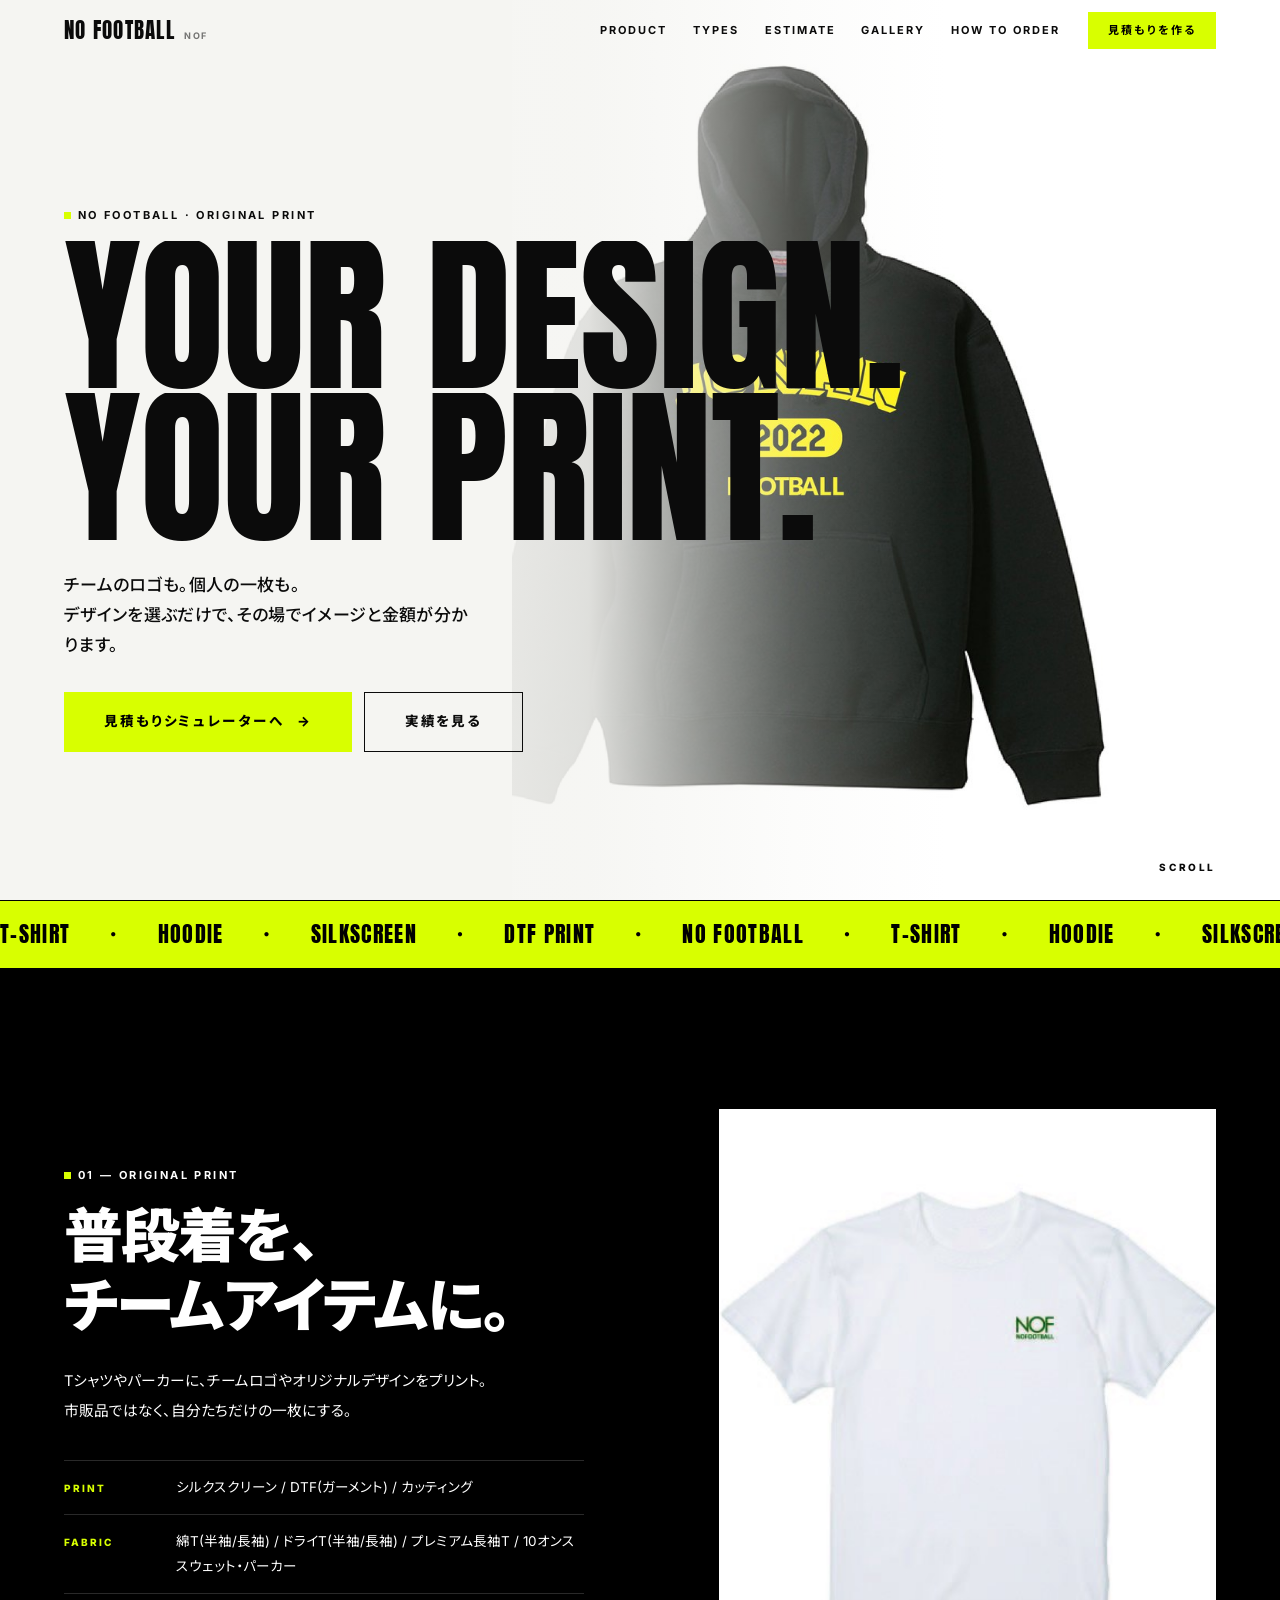
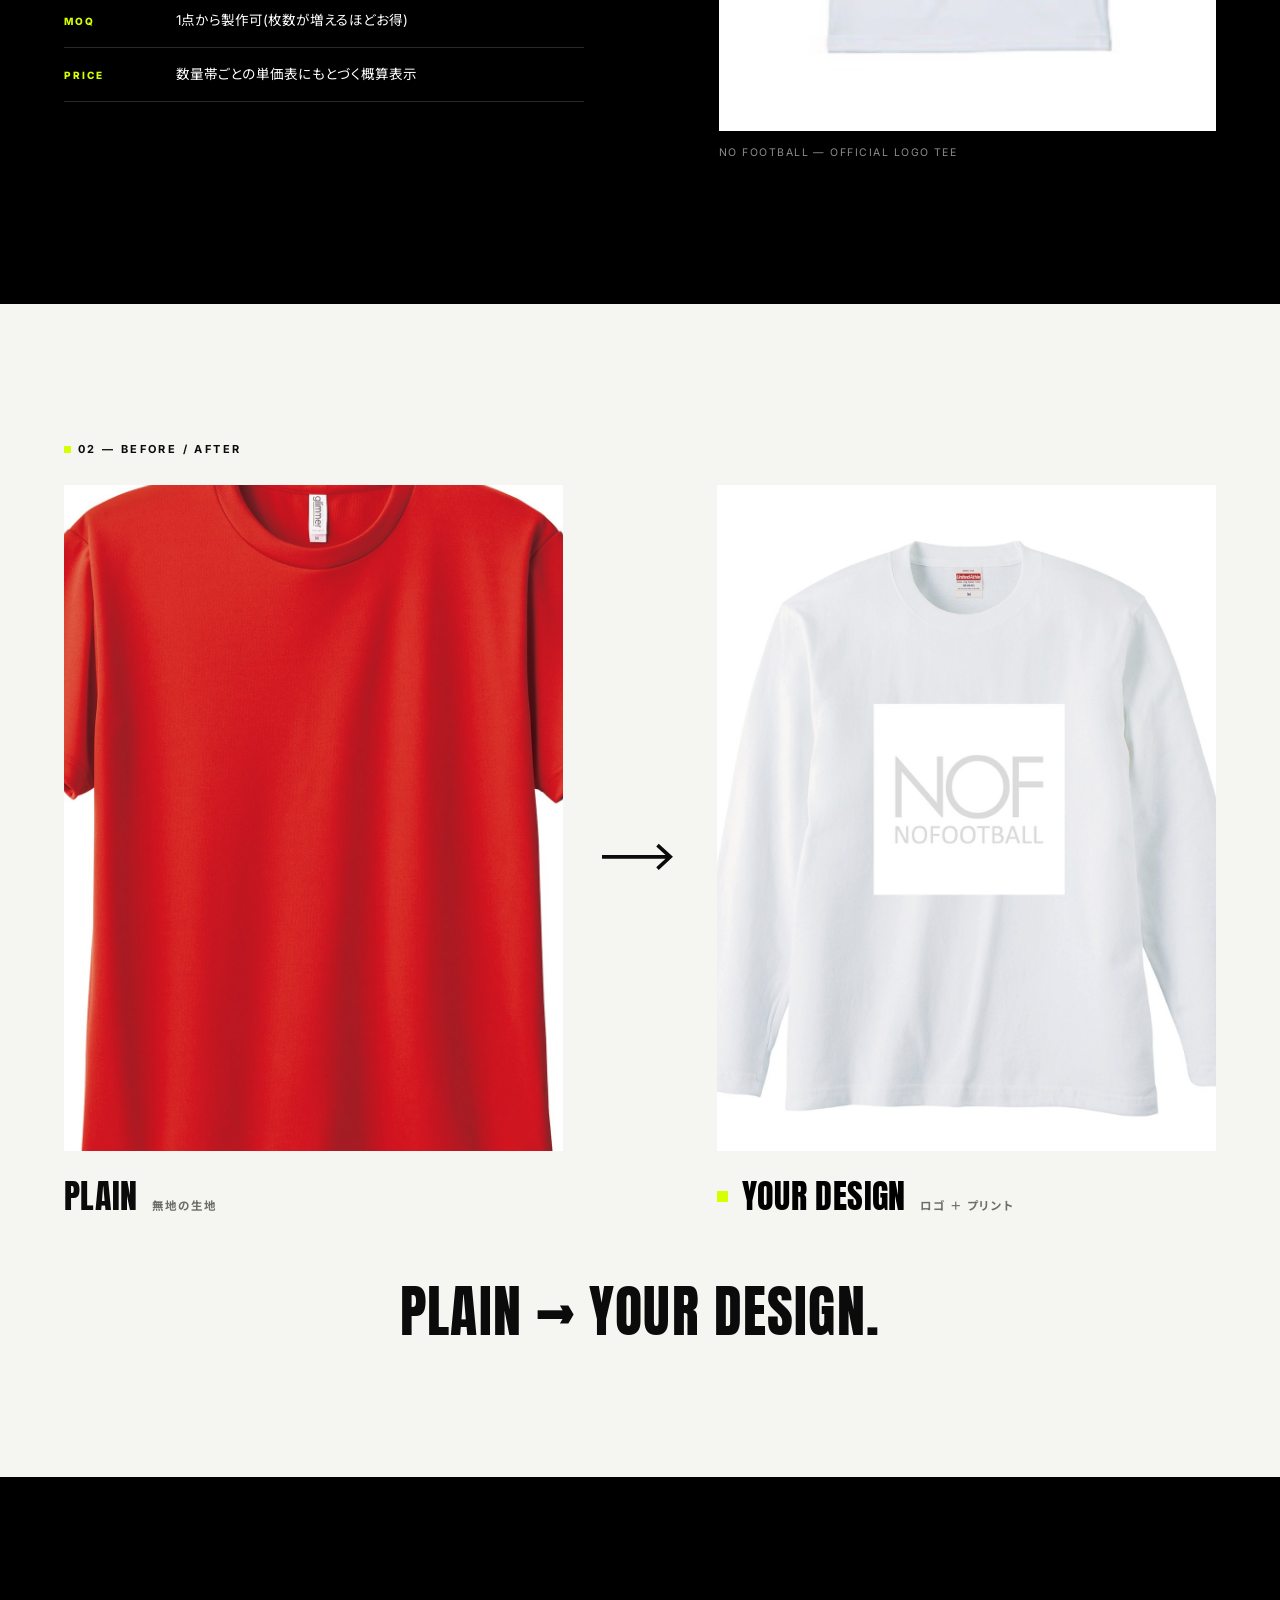
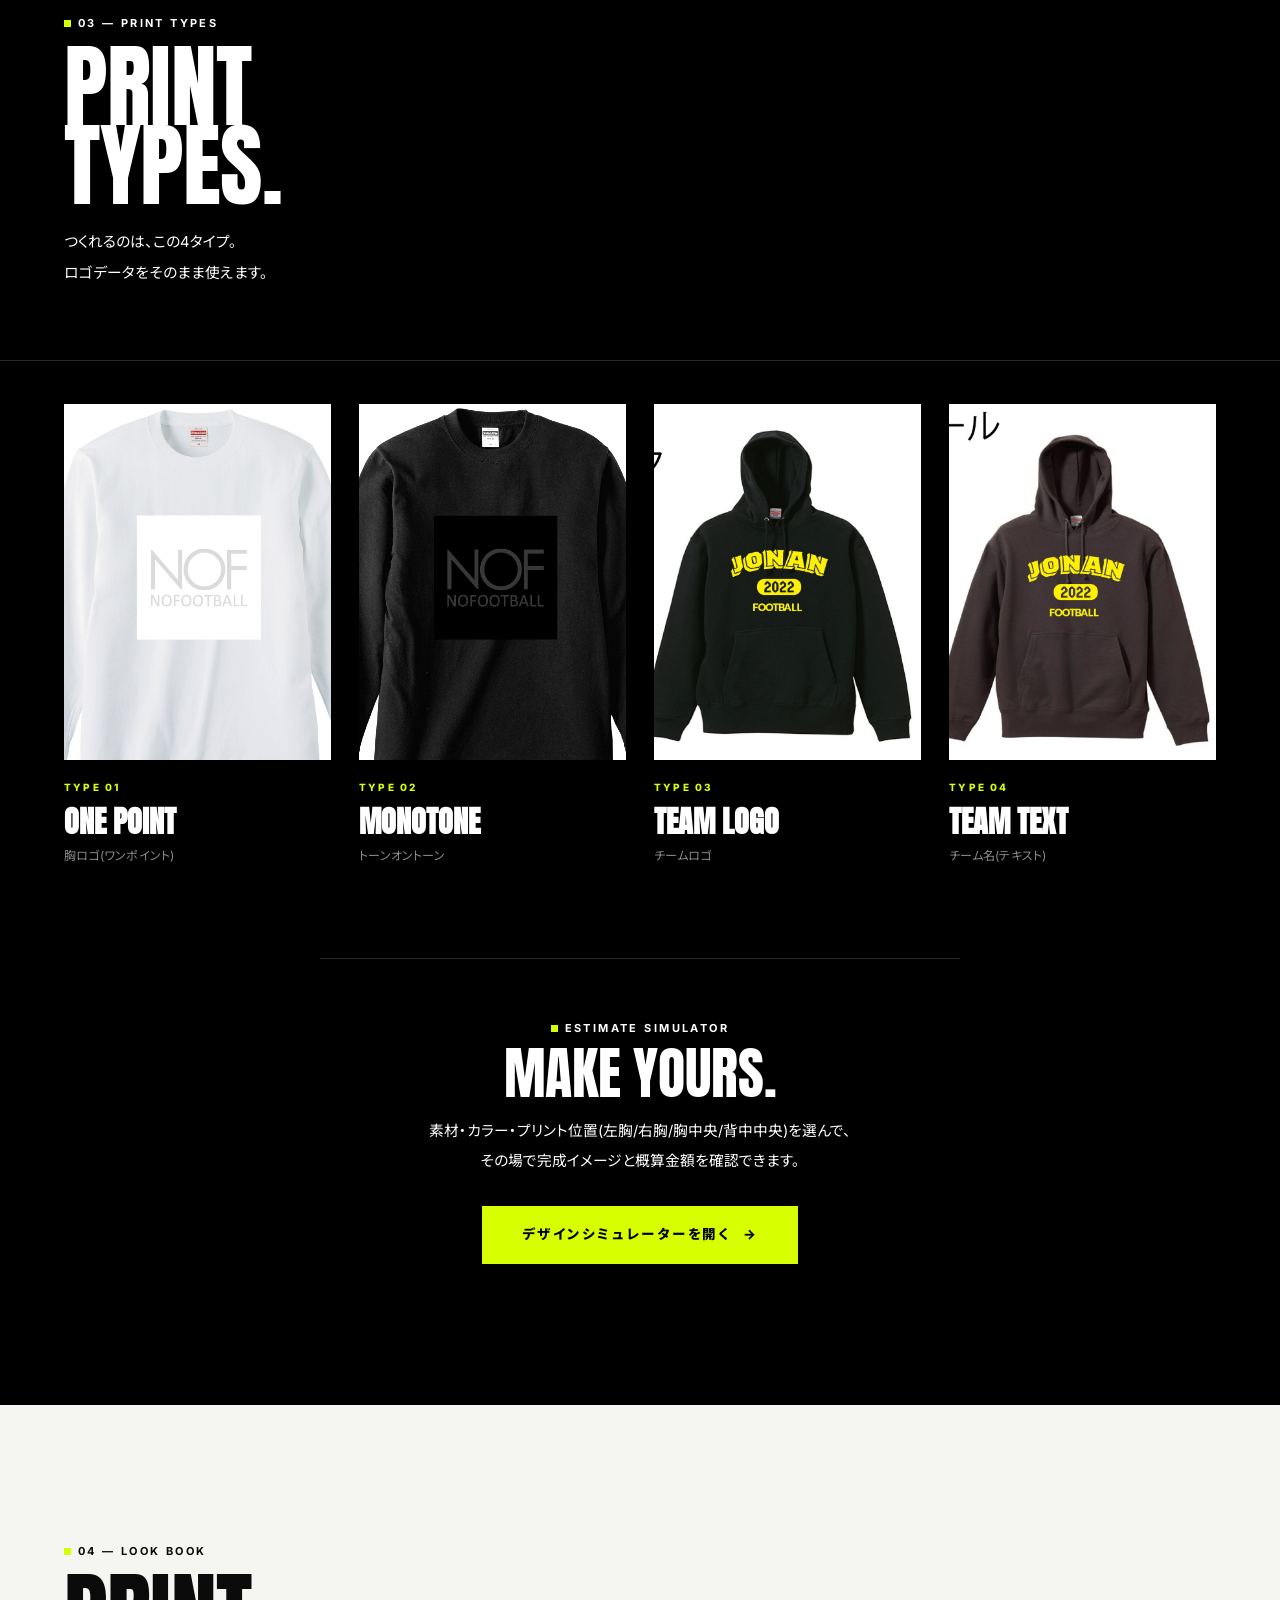
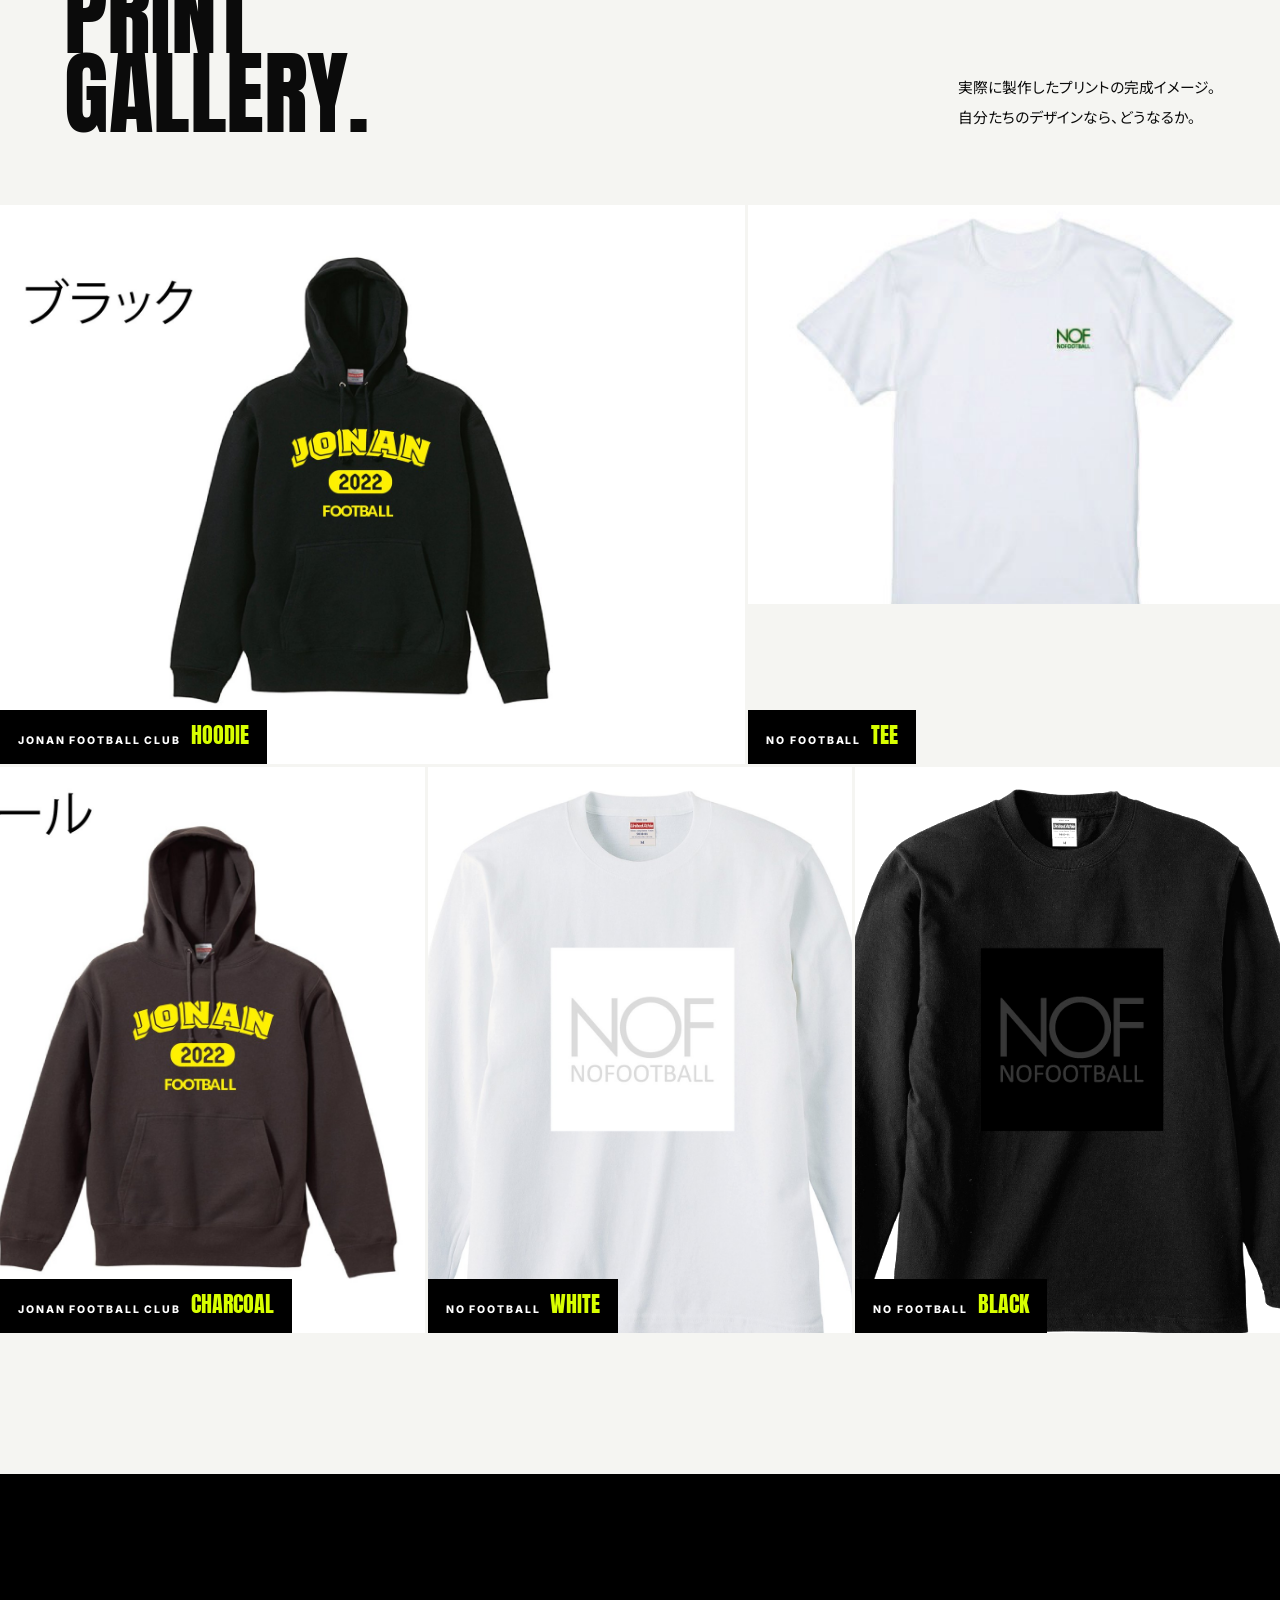
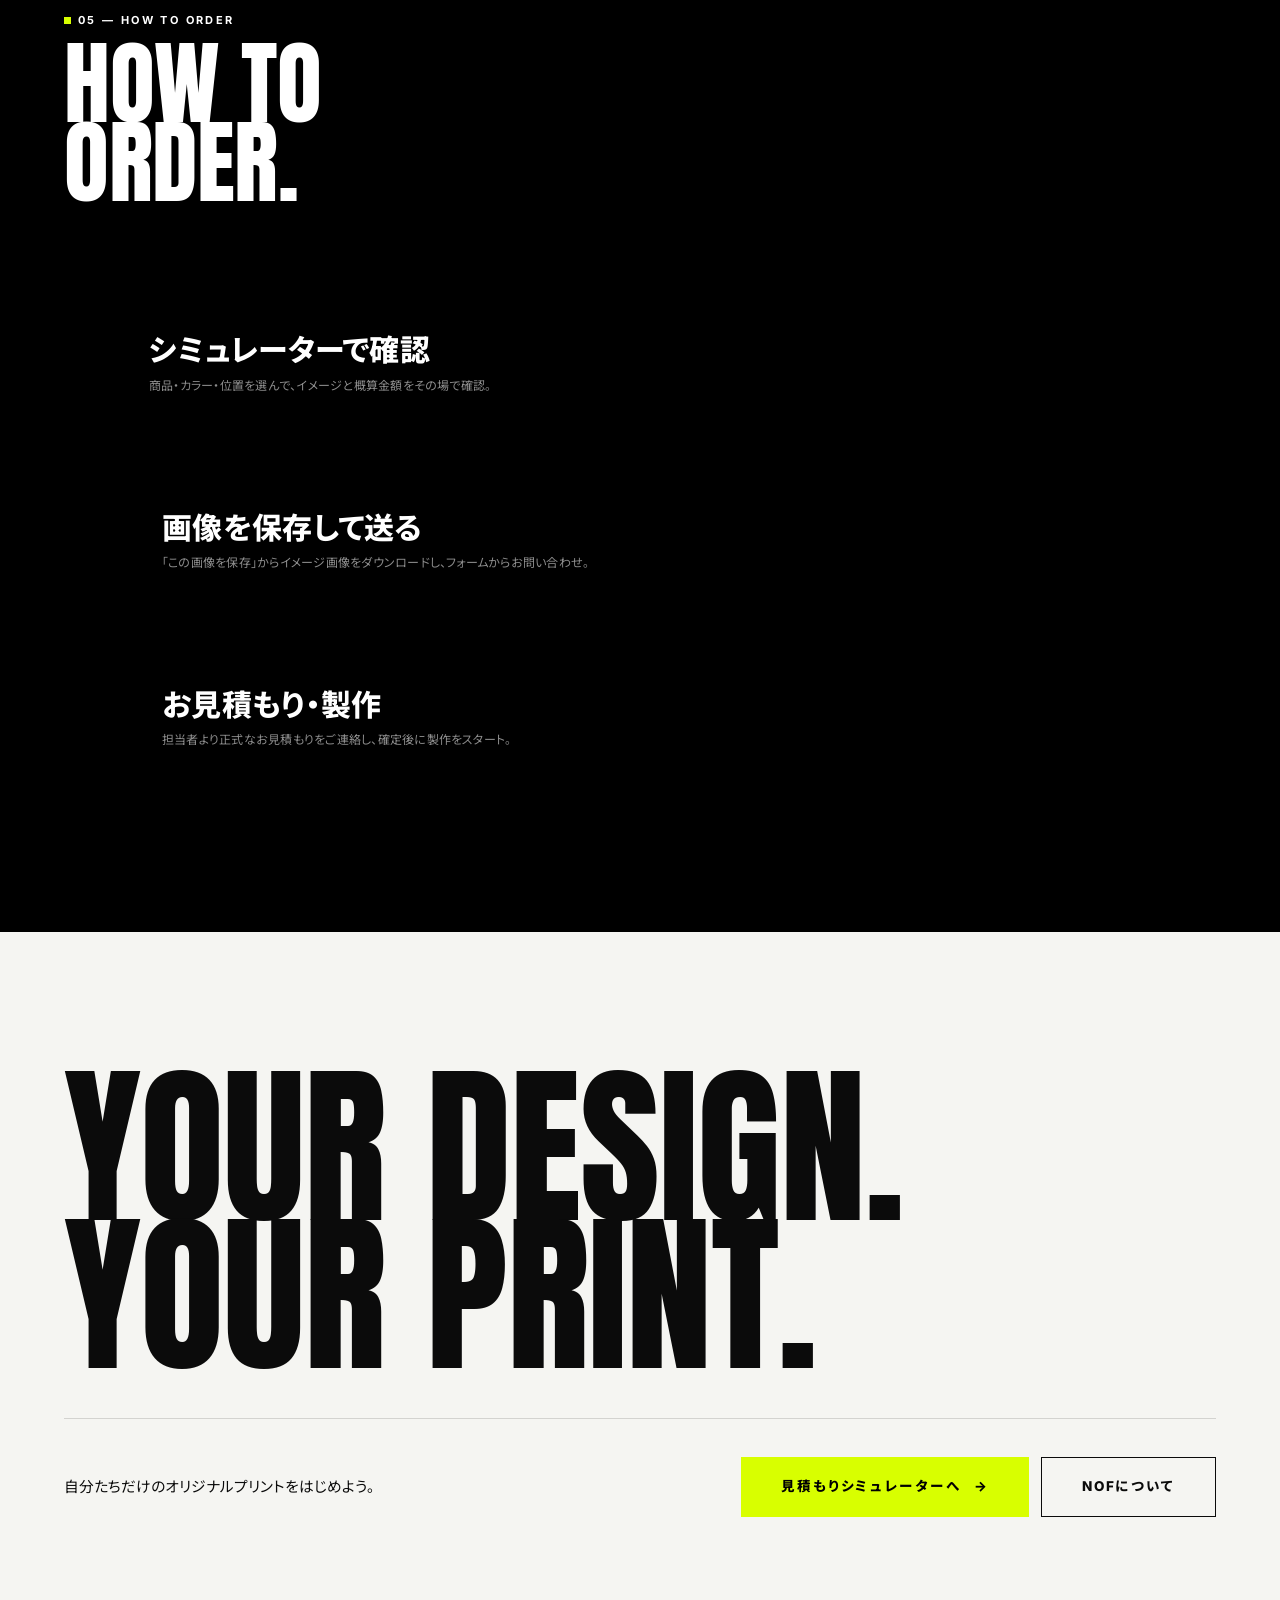
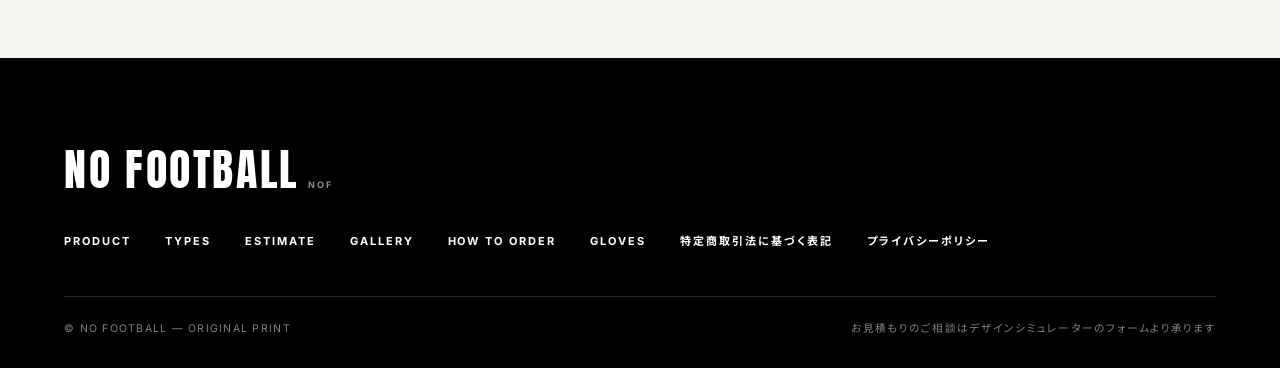
==== オリジナルプリント/index.html @ 5e0ba258 "ORIGINAL PRINT を公開できる状態に整える - 見積もりフォームをデモモード(localStorage保存で「送信しました」)から、   site-config.js の printInq" ====
<!DOCTYPE html>
<html lang="ja">
<head>
<meta charset="utf-8">
<meta name="viewport" content="width=device-width, initial-scale=1">
<title>NO FOOTBALL — ORIGINAL PRINT ｜ オリジナルTシャツ・パーカー・プリントグッズ</title>
<meta name="description" content="NO FOOTBALL（NOF）のオリジナルプリント。Tシャツ・パーカーにチームロゴやオリジナルデザインをプリント。その場でイメージと概算金額を確認できるシミュレーター付き。">
<meta name="theme-color" content="#000000">
<meta property="og:type" content="website">
<meta property="og:title" content="NO FOOTBALL — ORIGINAL PRINT">
<meta property="og:description" content="デザインを選んで、その場でイメージと概算金額を。">
<meta property="og:image" content="../assets/images/print-hoodie-black.jpg">

<link rel="preconnect" href="https://fonts.googleapis.com">
<link rel="preconnect" href="https://fonts.gstatic.com" crossorigin>
<link href="https://fonts.googleapis.com/css2?family=Anton&family=Inter:wght@400;500;600;700;800;900&family=Noto+Sans+JP:wght@400;500;700;900&display=swap" rel="stylesheet">
<link rel="stylesheet" href="../assets/css/base.css">
<link rel="stylesheet" href="../assets/css/lp.css">
<link rel="icon" href="data:image/svg+xml,%3Csvg xmlns='http://www.w3.org/2000/svg' viewBox='0 0 32 32'%3E%3Crect width='32' height='32' fill='%23000'/%3E%3Ctext x='16' y='23' font-family='Arial Black,Arial' font-size='16' font-weight='900' fill='%23D8FF00' text-anchor='middle'%3EN%3C/text%3E%3C/svg%3E">
</head>
<body>
<a class="skip-link" href="#main">本文へスキップ</a>

<!-- ======================================================= HEADER ======= -->
<header class="site-header" id="siteHeader">
  <div class="site-header__in">
    <a href="../index.html" class="logo">NO FOOTBALL<small>NOF</small></a>
    <nav class="nav">
      <div class="nav__links">
        <a href="#product">PRODUCT</a>
        <a href="#types">TYPES</a>
        <a href="#estimate">ESTIMATE</a>
        <a href="#gallery">GALLERY</a>
        <a href="#how">HOW TO ORDER</a>
      </div>
      <a href="design.html" class="btn btn--acc">見積もりを作る</a>
    </nav>
  </div>
</header>

<main id="main">

  <!-- ==================================================== FIRST VIEW ==== -->
  <section class="hero">
    <div class="hero__media fig">
      <img src="../assets/images/print-hoodie-black.jpg" alt="ロゴがプリントされた黒いパーカー" fetchpriority="high">
    </div>
    <div class="hero__scrim" aria-hidden="true"></div>

    <div class="hero__in wrap">
      <p class="kicker hero__kicker">NO FOOTBALL · ORIGINAL PRINT</p>
      <h1 class="display display--xl hero__title">
        <span class="reveal-mask" style="--d:60ms"><span>Your design.</span></span>
        <span class="reveal-mask" style="--d:180ms"><span>Your print.</span></span>
      </h1>
      <p class="hero__sub reveal" style="--d:340ms">
        チームのロゴも。個人の一枚も。<br>デザインを選ぶだけで、その場でイメージと金額が分かります。
      </p>
      <div class="hero__cta reveal" style="--d:440ms">
        <a href="design.html" class="btn btn--acc btn--lg">見積もりシミュレーターへ<span class="btn__arrow">→</span></a>
        <a href="#gallery" class="btn btn--ghost btn--lg">実績を見る</a>
      </div>
    </div>

    <div class="hero__scroll" aria-hidden="true"><span>SCROLL</span></div>
  </section>

  <!-- ======================================================= TICKER ===== -->
  <div class="marquee" aria-hidden="true">
    <div class="marquee__track">
      <span>T-SHIRT</span><span>HOODIE</span><span>SILKSCREEN</span><span>DTF PRINT</span>
      <span>NO FOOTBALL</span><span>T-SHIRT</span><span>HOODIE</span><span>SILKSCREEN</span>
      <span>DTF PRINT</span><span>NO FOOTBALL</span>
    </div>
    <div class="marquee__track">
      <span>T-SHIRT</span><span>HOODIE</span><span>SILKSCREEN</span><span>DTF PRINT</span>
      <span>NO FOOTBALL</span><span>T-SHIRT</span><span>HOODIE</span><span>SILKSCREEN</span>
      <span>DTF PRINT</span><span>NO FOOTBALL</span>
    </div>
  </div>

  <!-- ==================================================== SECTION 01 ==== -->
  <section class="section t-dark s-intro" id="product">
    <div class="wrap s-intro__grid">
      <div class="s-intro__text">
        <p class="kicker reveal">01 — ORIGINAL PRINT</p>
        <h2 class="display display--jp reveal" style="--d:80ms">
          普段着を、<br>チームアイテムに。
        </h2>
        <p class="lead reveal" style="--d:160ms">
          Tシャツやパーカーに、チームロゴやオリジナルデザインをプリント。<br>
          市販品ではなく、自分たちだけの一枚にする。
        </p>
        <ul class="spec-list reveal" style="--d:240ms">
          <li><span>PRINT</span><em>シルクスクリーン / DTF(ガーメント) / カッティング</em></li>
          <li><span>FABRIC</span><em>綿T(半袖/長袖) / ドライT(半袖/長袖) / プレミアム長袖T / 10オンス スウェット・パーカー</em></li>
          <li><span>MOQ</span><em>1点から製作可(枚数が増えるほどお得)</em></li>
          <li><span>PRICE</span><em>数量帯ごとの単価表にもとづく概算表示</em></li>
        </ul>
      </div>

      <figure class="s-intro__media reveal" style="--d:120ms">
        <div class="fig fig--zoom" style="--px:50%; --py:42%; --z:1.02">
          <img src="../assets/images/print-tee-grande.jpg" alt="NO FOOTBALL 公式ロゴプリントの白Tシャツ">
        </div>
        <figcaption class="note">NO FOOTBALL — OFFICIAL LOGO TEE</figcaption>
      </figure>
    </div>
  </section>

  <!-- ==================================================== SECTION 02 ==== -->
  <section class="section t-light s-ba">
    <div class="wrap">
      <p class="kicker reveal">02 — BEFORE / AFTER</p>

      <div class="ba">
        <figure class="ba__side reveal">
          <div class="fig" style="--px:50%; --py:36%; --z:1.15">
            <img src="../assets/images/print-tshirt-red-front.jpg" alt="無地の赤いTシャツ">
          </div>
          <figcaption class="ba__label">PLAIN<em>無地の生地</em></figcaption>
        </figure>

        <div class="ba__arrow reveal" style="--d:120ms" aria-hidden="true">
          <svg viewBox="0 0 72 26" fill="none" xmlns="http://www.w3.org/2000/svg">
            <path d="M0 13h64M52 2l12 11-12 11" stroke="currentColor" stroke-width="3.4"/>
          </svg>
        </div>

        <figure class="ba__side ba__side--after reveal" style="--d:220ms">
          <div class="fig" style="--px:50%; --py:40%; --z:1.15">
            <img src="../assets/images/print-tee-white.jpg" alt="ロゴがプリントされた白いTシャツ">
          </div>
          <figcaption class="ba__label ba__label--acc">YOUR DESIGN<em>ロゴ ＋ プリント</em></figcaption>
        </figure>
      </div>

      <p class="ba__copy display display--m reveal">PLAIN → YOUR DESIGN.</p>
    </div>
  </section>

  <!-- ==================================================== SECTION 03 ==== -->
  <section class="section t-dark s-custom" id="types">
    <div class="wrap">
      <header class="s-head reveal">
        <p class="kicker">03 — PRINT TYPES</p>
        <h2 class="display display--l">Print<br>types.</h2>
        <p class="lead">つくれるのは、この4タイプ。<br>ロゴデータをそのまま使えます。</p>
      </header>
    </div>

    <div class="types">
      <article class="type reveal">
        <div class="fig fig--zoom" style="--px:50%; --py:40%; --z:1.4">
          <img src="../assets/images/print-tee-white.jpg" alt="胸に小さくロゴをプリントしたTシャツ">
        </div>
        <div class="type__meta">
          <span class="type__no">TYPE 01</span>
          <h3 class="type__name">ONE POINT</h3>
          <p class="note">胸ロゴ(ワンポイント)</p>
        </div>
      </article>

      <article class="type reveal" style="--d:90ms">
        <div class="fig fig--zoom fig--mono" style="--px:50%; --py:40%; --z:1.4">
          <img src="../assets/images/print-tee-black.jpg" alt="黒地に黒でロゴをプリントしたTシャツ">
        </div>
        <div class="type__meta">
          <span class="type__no">TYPE 02</span>
          <h3 class="type__name">MONOTONE</h3>
          <p class="note">トーンオントーン</p>
        </div>
      </article>

      <article class="type reveal" style="--d:180ms">
        <div class="fig fig--zoom" style="--px:50%; --py:30%; --z:1.15">
          <img src="../assets/images/print-hoodie-black.jpg" alt="チームロゴをプリントした黒いパーカー">
        </div>
        <div class="type__meta">
          <span class="type__no">TYPE 03</span>
          <h3 class="type__name">TEAM LOGO</h3>
          <p class="note">チームロゴ</p>
        </div>
      </article>

      <article class="type reveal" style="--d:270ms">
        <div class="fig fig--zoom" style="--px:50%; --py:30%; --z:1.15">
          <img src="../assets/images/print-hoodie-charcoal.jpg" alt="チーム名をプリントしたチャコールのパーカー">
        </div>
        <div class="type__meta">
          <span class="type__no">TYPE 04</span>
          <h3 class="type__name">TEAM TEXT</h3>
          <p class="note">チーム名(テキスト)</p>
        </div>
      </article>
    </div>

    <!-- ------------------------------------------------ ESTIMATOR TEASER --- -->
    <div class="wrap estimator-teaser reveal" id="estimate">
      <p class="kicker">ESTIMATE SIMULATOR</p>
      <h2 class="display display--m">Make yours.</h2>
      <p class="lead">素材・カラー・プリント位置(左胸/右胸/胸中央/背中中央)を選んで、<br>その場で完成イメージと概算金額を確認できます。</p>
      <a href="design.html" class="btn btn--acc btn--lg">デザインシミュレーターを開く<span class="btn__arrow">→</span></a>
    </div>
  </section>

  <!-- ==================================================== SECTION 04 ==== -->
  <section class="section t-light s-gallery" id="gallery">
    <div class="wrap">
      <header class="s-head s-head--row reveal">
        <div>
          <p class="kicker">04 — LOOK BOOK</p>
          <h2 class="display display--l">Print<br>gallery.</h2>
        </div>
        <p class="lead">実際に製作したプリントの完成イメージ。<br>自分たちのデザインなら、どうなるか。</p>
      </header>
    </div>

    <div class="gallery">
      <figure class="gal gal--wide reveal">
        <div class="fig fig--zoom" style="--px:50%; --py:30%; --z:1.05">
          <img src="../assets/images/print-hoodie-black.jpg" alt="JONAN FOOTBALL CLUB の完成イメージ(黒パーカー)">
        </div>
        <figcaption><span>JONAN FOOTBALL CLUB</span><em>HOODIE</em></figcaption>
      </figure>

      <figure class="gal gal--pair reveal" style="--d:90ms">
        <div class="fig fig--zoom" style="--px:50%; --py:40%; --z:1.05">
          <img src="../assets/images/print-tee-grande.jpg" alt="NO FOOTBALL 公式ロゴの完成イメージ">
        </div>
        <figcaption><span>NO FOOTBALL</span><em>TEE</em></figcaption>
      </figure>

      <figure class="gal gal--tall reveal" style="--d:60ms">
        <div class="fig fig--zoom" style="--px:50%; --py:30%; --z:1.05">
          <img src="../assets/images/print-hoodie-charcoal.jpg" alt="JONAN FOOTBALL CLUB の完成イメージ(チャコールパーカー)">
        </div>
        <figcaption><span>JONAN FOOTBALL CLUB</span><em>CHARCOAL</em></figcaption>
      </figure>

      <figure class="gal gal--tall reveal" style="--d:150ms">
        <div class="fig fig--zoom" style="--px:50%; --py:40%; --z:1.3">
          <img src="../assets/images/print-tee-white.jpg" alt="NO FOOTBALL ロゴの完成イメージ(白Tシャツ)">
        </div>
        <figcaption><span>NO FOOTBALL</span><em>WHITE</em></figcaption>
      </figure>

      <figure class="gal gal--tall reveal" style="--d:120ms">
        <div class="fig fig--zoom fig--mono" style="--px:50%; --py:40%; --z:1.3">
          <img src="../assets/images/print-tee-black.jpg" alt="NO FOOTBALL ロゴの完成イメージ(黒Tシャツ)">
        </div>
        <figcaption><span>NO FOOTBALL</span><em>BLACK</em></figcaption>
      </figure>
    </div>
  </section>

  <!-- ==================================================== SECTION 05 ==== -->
  <section class="section t-dark s-how" id="how">
    <div class="wrap">
      <header class="s-head reveal">
        <p class="kicker">05 — HOW TO ORDER</p>
        <h2 class="display display--l">How to<br>order.</h2>
      </header>

      <ol class="steps">
        <li class="step reveal">
          <span class="step__no">01</span>
          <h3 class="step__title">シミュレーターで確認</h3>
          <p class="note">商品・カラー・位置を選んで、イメージと概算金額をその場で確認。</p>
        </li>
        <li class="step reveal" style="--d:100ms">
          <span class="step__no">02</span>
          <h3 class="step__title">画像を保存して送る</h3>
          <p class="note">「この画像を保存」からイメージ画像をダウンロードし、フォームからお問い合わせ。</p>
        </li>
        <li class="step reveal" style="--d:200ms">
          <span class="step__no">03</span>
          <h3 class="step__title">お見積もり・製作</h3>
          <p class="note">担当者より正式なお見積もりをご連絡し、確定後に製作をスタート。</p>
        </li>
      </ol>
    </div>
  </section>

  <!-- ==================================================== FINAL CTA ===== -->
  <section class="section t-light s-final" id="order">
    <div class="wrap">
      <h2 class="display display--xl s-final__title reveal">
        Your design.<br>Your print.
      </h2>
      <div class="s-final__foot">
        <p class="lead reveal" style="--d:80ms">自分たちだけのオリジナルプリントをはじめよう。</p>
        <div class="s-final__cta reveal" style="--d:160ms">
          <a href="design.html" class="btn btn--acc btn--lg">見積もりシミュレーターへ<span class="btn__arrow">→</span></a>
          <a href="../index.html" class="btn btn--ghost btn--lg">NOFについて</a>
        </div>
      </div>
    </div>
  </section>

</main>

<!-- ======================================================= FOOTER ======= -->
<footer class="site-footer">
  <div class="wrap">
    <div class="site-footer__top">
      <a href="../index.html" class="logo logo--lg">NO FOOTBALL<small>NOF</small></a>
      <nav class="site-footer__nav">
        <a href="#product">PRODUCT</a>
        <a href="#types">TYPES</a>
        <a href="#estimate">ESTIMATE</a>
        <a href="#gallery">GALLERY</a>
        <a href="#how">HOW TO ORDER</a>
        <a href="../index.html#store">GLOVES</a>
        <a href="../tokusho.html">特定商取引法に基づく表記</a>
        <a href="../privacy.html">プライバシーポリシー</a>
      </nav>
    </div>
    <div class="site-footer__bottom">
      <span>© NO FOOTBALL — ORIGINAL PRINT</span>
      <span>お見積もりのご相談は<a href="design.html">デザインシミュレーター</a>のフォームより承ります</span>
    </div>
  </div>
</footer>

<script src="../assets/js/core.js"></script>
<script src="../assets/js/lp.js"></script>
</body>
</html>
---- assets/css/base.css ----
/* ==========================================================================
   NO FOOTBALL (NOF) — Base / Design System
   BLACK / WHITE / OFF WHITE + fluorescent lime accent
   Editorial · Football culture · Look book
   ========================================================================== */

/* ---------- Tokens ---------- */
:root {
  --black:      #000000;
  --ink:        #0B0B0B;
  --white:      #FFFFFF;
  --off:        #F5F5F2;
  --off-2:      #EAE9E4;
  --grey:       #6E6E68;          /* 明るい背景でも 4.5:1 を満たす灰 */
  --acc:        #D8FF00;          /* fluorescent lime */
  --acc-deep:   #B8DA00;

  --line-dark:  rgba(255, 255, 255, .16);
  --line-light: rgba(0, 0, 0, .14);

  /* エラー表示 */
  --danger:      #FF4B3E;         /* 枠線 */
  --danger-text: #FF6B60;         /* 暗い背景での文字 */

  /* フォーカスリング。ライムは明るい背景だとほぼ見えないので、
     暗いセクションでだけライムに切り替える。 */
  --focus: #0B0B0B;

  --f-display: "Anton", "Arial Narrow", "Helvetica Neue", Impact, sans-serif;
  --f-sans: "Inter", "Noto Sans JP", -apple-system, BlinkMacSystemFont, "Segoe UI",
    "Hiragino Kaku Gothic ProN", "Yu Gothic", Meiryo, sans-serif;

  --head-h: 62px;
  --pad-x: clamp(20px, 5vw, 72px);
  --wrap: 1680px;

  --ease: cubic-bezier(.22, .61, .36, 1);
}

/* ---------- Reset ---------- */
*, *::before, *::after { box-sizing: border-box; }

html {
  -webkit-text-size-adjust: 100%;
  scroll-padding-top: calc(var(--head-h) + 12px);
}

body {
  margin: 0;
  background: var(--off);
  color: var(--ink);
  font-family: var(--f-sans);
  font-size: 15px;
  line-height: 1.85;
  font-feature-settings: "palt" 1;
  overflow-x: hidden;
  -webkit-font-smoothing: antialiased;
}

[hidden] { display: none !important; }
img, svg, video { display: block; max-width: 100%; }
a { color: inherit; text-decoration: none; }
button, input, select, textarea { font: inherit; color: inherit; }
button { background: none; border: 0; cursor: pointer; }
h1, h2, h3, h4, p, figure, ul, ol { margin: 0; padding: 0; }
ul, ol { list-style: none; }

::selection { background: var(--acc); color: var(--black); }

:focus-visible {
  outline: 3px solid var(--focus);
  outline-offset: 2px;
}

/* ---------- Themes ---------- */
.t-dark, .team-body { --focus: var(--acc); }
.t-light { --focus: #0B0B0B; }

.t-dark  { background: var(--black); color: var(--white); }
.t-light { background: var(--off);   color: var(--ink); }

.t-dark  ::selection { background: var(--acc); color: var(--black); }

/* ---------- Layout ---------- */
.wrap {
  width: 100%;
  max-width: var(--wrap);
  margin-inline: auto;
  padding-inline: var(--pad-x);
}

.section { padding-block: clamp(72px, 11vw, 160px); position: relative; }

/* ---------- Typography ---------- */
.display {
  font-family: var(--f-display);
  font-weight: 400;
  text-transform: uppercase;
  line-height: .86;
  letter-spacing: -.005em;
  font-size: clamp(44px, 9.4vw, 152px);
}
.display--xl { font-size: clamp(54px, 13.5vw, 230px); }
.display--l  { font-size: clamp(38px, 7.2vw, 116px); }
.display--m  { font-size: clamp(28px, 4.4vw, 64px); }
.display--s  { font-size: clamp(22px, 3vw, 40px); }

/* 日本語の大見出しは Anton が使えないので、太いゴシックで組む */
.display--jp {
  font-family: var(--f-sans);
  font-weight: 900;
  text-transform: none;
  line-height: 1.18;
  letter-spacing: -.03em;
  font-size: clamp(27px, 4.6vw, 62px);
}

.kicker {
  display: flex;
  flex-wrap: wrap;
  align-items: center;
  gap: .4em .6em;
  font-size: 11px;
  font-weight: 700;
  letter-spacing: .22em;
  text-transform: uppercase;
  line-height: 1;
}
.kicker::before {
  content: "";
  width: 7px; height: 7px;
  background: var(--acc);
  flex: none;
}
.kicker--plain::before { display: none; }

.lead {
  font-size: clamp(14px, 1.15vw, 17px);
  line-height: 2.05;
  max-width: 34em;
}
.note {
  font-size: 12px;
  line-height: 1.9;
  letter-spacing: .02em;
  color: var(--grey);
}
.t-dark .note { color: rgba(255, 255, 255, .55); }



/* ---------- Buttons ---------- */
.btn {
  --btn-bg: var(--black);
  --btn-fg: var(--white);
  display: inline-flex;
  align-items: center;
  justify-content: center;
  gap: .9em;
  padding: 18px 30px;
  background: var(--btn-bg);
  color: var(--btn-fg);
  border-radius: 0;
  font-size: 12.5px;
  font-weight: 800;
  letter-spacing: .14em;
  text-transform: uppercase;
  line-height: 1;
  white-space: nowrap;
  transition: transform .25s var(--ease), background-color .25s var(--ease),
              color .25s var(--ease), opacity .25s var(--ease);
}
.btn__arrow { transition: transform .3s var(--ease); }
.btn:hover  { transform: translateY(-2px); }
.btn:hover .btn__arrow { transform: translateX(5px); }
.btn:active { transform: translateY(0); }

.btn--acc   { --btn-bg: var(--acc); --btn-fg: var(--black); }
.btn--acc:hover { --btn-bg: #E6FF3D; }
.btn--lg    { padding: 22px 40px; font-size: 13.5px; }
.btn--full  { display: flex; width: 100%; }

.btn--ghost {
  --btn-bg: transparent;
  --btn-fg: currentColor;
  border: 1px solid currentColor;
}
.btn--ghost:hover { --btn-bg: var(--black); --btn-fg: var(--white); border-color: var(--black); }
.t-dark .btn--ghost:hover { --btn-bg: var(--white); --btn-fg: var(--black); border-color: var(--white); }

.btn[disabled] { opacity: .35; pointer-events: none; }


/* ---------- Figure / CSS crop helper ---------------------------------------
   Crops a point of interest out of a large source photo without new files.
   --px / --py = focal point, --z = zoom.
   -------------------------------------------------------------------------- */
.fig {
  position: relative;
  overflow: hidden;
  background: var(--off-2);
}
.fig > img {
  position: absolute;
  inset: 0;
  width: 100%;
  height: 100%;
  object-fit: cover;
  object-position: var(--px, 50%) var(--py, 50%);
  transform: scale(var(--z, 1));
  transform-origin: var(--px, 50%) var(--py, 50%);
  transition: transform .9s var(--ease);
}
.fig--zoom:hover > img { transform: scale(calc(var(--z, 1) * 1.06)); }
.fig--mono > img { filter: grayscale(1) brightness(1.18) contrast(1.02); }

/* ---------- Header ---------- */
.site-header {
  position: fixed;
  inset: 0 0 auto 0;
  z-index: 90;
  height: var(--head-h);
  display: flex;
  align-items: center;
  color: var(--ink);
  transition: background-color .35s var(--ease), color .35s var(--ease),
              border-color .35s var(--ease);
  border-bottom: 1px solid transparent;
}
.site-header.is-stuck {
  background: var(--black);
  color: var(--white);
  border-bottom-color: var(--line-dark);
}
.site-header__in {
  width: 100%;
  max-width: var(--wrap);
  margin-inline: auto;
  padding-inline: var(--pad-x);
  display: flex;
  align-items: center;
  gap: 28px;
}

.logo {
  font-family: var(--f-display);
  font-size: 21px;
  letter-spacing: .06em;
  line-height: 1;
  text-transform: uppercase;
  display: inline-flex;
  align-items: baseline;
  gap: 9px;
}
.logo small {
  font-family: var(--f-sans);
  font-size: 9px;
  font-weight: 700;
  letter-spacing: .2em;
  opacity: .55;
}

.nav {
  margin-left: auto;
  display: flex;
  align-items: center;
  gap: 28px;
}
.nav__links { display: flex; align-items: center; gap: 26px; }
.nav a {
  font-size: 11px;
  font-weight: 700;
  letter-spacing: .18em;
  text-transform: uppercase;
  position: relative;
  padding-block: 6px;
}
.nav a::after {
  content: "";
  position: absolute;
  left: 0; bottom: 0;
  width: 100%; height: 2px;
  background: var(--acc);
  transform: scaleX(0);
  transform-origin: left;
  transition: transform .3s var(--ease);
}
.nav a:hover::after { transform: scaleX(1); }
.nav .btn { padding: 13px 20px; font-size: 11px; }

@media (max-width: 899.98px) {
  .nav__links { display: none; }
  .nav { gap: 14px; }
}

/* ---------- Marquee ---------- */
.marquee {
  overflow: hidden;
  background: var(--acc);
  color: var(--black);
  border-block: 1px solid var(--black);
  padding-block: 13px;
  display: flex;
  user-select: none;
}
.marquee__track {
  display: flex;
  gap: 40px;
  padding-right: 40px;
  flex: none;
  min-width: 100%;
  animation: marquee 34s linear infinite;
}
.marquee__track span {
  font-family: var(--f-display);
  font-size: clamp(14px, 1.8vw, 22px);
  letter-spacing: .06em;
  text-transform: uppercase;
  white-space: nowrap;
  display: inline-flex;
  align-items: center;
  gap: 40px;
}
.marquee__track span::after { content: "●"; font-size: .45em; transform: translateY(-.15em); }
@keyframes marquee { to { transform: translateX(-100%); } }

/* ---------- Scroll reveal ---------- */
.reveal {
  opacity: 0;
  transform: translateY(28px);
  transition: opacity .9s var(--ease), transform .9s var(--ease);
  transition-delay: var(--d, 0ms);
}
.reveal.is-in { opacity: 1; transform: none; }

.reveal-x { opacity: 0; transform: translateX(-26px); }
.reveal-x.is-in { opacity: 1; transform: none; transition: opacity .9s var(--ease), transform .9s var(--ease); transition-delay: var(--d, 0ms); }

.reveal-mask { overflow: hidden; display: block; }
.reveal-mask > * {
  display: block;
  transform: translateY(105%);
  transition: transform 1s var(--ease);
  transition-delay: var(--d, 0ms);
}
.reveal-mask.is-in > * { transform: none; }

/* ---------- Footer ---------- */
.site-footer { background: var(--black); color: var(--white); padding-block: clamp(56px, 7vw, 96px) 30px; }
.site-footer__top {
  display: flex;
  flex-wrap: wrap;
  gap: 40px 60px;
  justify-content: space-between;
  align-items: flex-end;
  padding-bottom: 44px;
  border-bottom: 1px solid var(--line-dark);
}
.site-footer__nav { display: flex; flex-wrap: wrap; gap: 12px 34px; }
.site-footer__nav a { font-size: 11px; font-weight: 700; letter-spacing: .18em; text-transform: uppercase; }
.site-footer__nav a:hover { color: var(--acc); }
.site-footer__bottom {
  padding-top: 22px;
  display: flex;
  flex-wrap: wrap;
  gap: 8px 28px;
  justify-content: space-between;
  font-size: 10.5px;
  letter-spacing: .12em;
  text-transform: uppercase;
  color: rgba(255, 255, 255, .5);
}

/* ---------- Form micro label ----------
   チームページ（.field__label）とシミュレーター（.ds-label）で
   同じ指定を二重に持っていたため共通化。 */
.field__label, .ds-label {
  font-size: 10.5px;
  font-weight: 800;
  letter-spacing: .16em;
  text-transform: uppercase;
  color: rgba(255, 255, 255, .78);
}

/* ---------- Team link chips (LP / team-not-found) ---------- */
.team-links__list { display: flex; flex-wrap: wrap; gap: 8px; margin-top: 14px; }
.team-links__list a {
  display: inline-flex;
  align-items: center;
  gap: 10px;
  padding: 11px 16px;
  border: 1px solid var(--line-dark);
  font-size: 11px;
  font-weight: 800;
  letter-spacing: .12em;
  text-transform: uppercase;
  transition: background-color .25s var(--ease), color .25s var(--ease), border-color .25s var(--ease);
}
.team-links__list a:hover { background: var(--acc); color: var(--black); border-color: var(--acc); }
.team-links__list a i { font-style: normal; opacity: .5; font-size: 10px; letter-spacing: .06em; }
.team-links__list a:hover i { opacity: .7; }

/* ---------- Size guide modal ---------- */
.sg { position: fixed; inset: 0; z-index: 200; display: flex; align-items: flex-end; justify-content: center; }
.sg__backdrop {
  position: absolute; inset: 0;
  background: rgba(0, 0, 0, .78);
  opacity: 0;
  transition: opacity .3s var(--ease);
}
.sg.is-open .sg__backdrop { opacity: 1; }
.sg__panel {
  position: relative;
  width: 100%;
  max-width: 1100px;
  max-height: 92svh;
  overflow-y: auto;
  background: var(--black);
  color: var(--white);
  padding: clamp(22px, 4vw, 44px);
  transform: translateY(24px);
  opacity: 0;
  transition: transform .38s var(--ease), opacity .38s var(--ease);
}
.sg.is-open .sg__panel { transform: none; opacity: 1; }
.sg__head { display: flex; align-items: flex-start; justify-content: space-between; gap: 20px; margin-bottom: 22px; }
.sg__head .kicker { margin-bottom: 10px; }
.sg__close {
  font-size: 10.5px; font-weight: 800; letter-spacing: .16em;
  padding: 10px 14px; border: 1px solid var(--line-dark);
  transition: background-color .25s var(--ease), color .25s var(--ease);
}
.sg__close:hover { background: var(--acc); color: var(--black); border-color: var(--acc); }
.sg__grid { display: grid; gap: 1px; background: var(--line-dark); border: 1px solid var(--line-dark); }
.sg__item { margin: 0; background: var(--black); padding: 16px; }
.sg__item .fig { aspect-ratio: 1 / 1; background: #131313; margin-bottom: 12px; }
.sg__item figcaption { display: grid; gap: 4px; }
.sg__id { font-family: var(--f-display); font-size: 34px; line-height: 1; }
.sg__dim { font-size: 13px; font-weight: 700; color: var(--acc); }
.sg__hint { font-size: 11px; color: rgba(255, 255, 255, .55); }
.sg__note { margin-top: 18px; }
@media (min-width: 760px) {
  .sg { align-items: center; }
  .sg__grid { grid-template-columns: repeat(3, 1fr); }
}

/* ---------- Utility ---------- */
.sr-only {
  position: absolute; width: 1px; height: 1px;
  padding: 0; margin: -1px; overflow: hidden;
  clip: rect(0 0 0 0); white-space: nowrap; border: 0;
}

/* 本文へスキップ。ふだんは隠れていて、Tab で最初に出てくる。 */
.skip-link {
  position: absolute;
  top: 0; left: 0;
  z-index: 200;
  transform: translateY(-120%);
  background: var(--acc);
  color: var(--black);
  padding: 14px 20px;
  font-size: 12.5px;
  font-weight: 800;
  letter-spacing: .1em;
  transition: transform .2s var(--ease);
}
.skip-link:focus { transform: none; }
.stack-16 { display: grid; gap: 16px; }
.stack-24 { display: grid; gap: 24px; }

@media (prefers-reduced-motion: reduce) {
  html { scroll-behavior: auto; }
  *, *::before, *::after {
    animation-duration: .001ms !important;
    animation-iteration-count: 1 !important;
    transition-duration: .001ms !important;
  }
  .reveal, .reveal-x { opacity: 1; transform: none; }
  .reveal-mask > * { transform: none; }
}
---- assets/css/lp.css ----
/* ==========================================================================
   NOF — Landing Page
   ========================================================================== */

/* ---------------------------------------------------------------- HERO --- */
/* モバイル: 上に商品写真、下にコピー。デスクトップ: 全面写真 + 左寄せコピー。 */
.hero {
  position: relative;
  min-height: 100svh;
  display: grid;
  grid-template-rows: minmax(0, 52svh) auto;
  align-content: start;
  background: var(--off);
  overflow: hidden;
  isolation: isolate;
}
.hero__media {
  grid-row: 1;
  --px: 50%; --py: 46%; --z: 1.02;
}
.hero__media > img { transition: none; }
.hero__scrim { display: none; }
.hero__in {
  grid-row: 2;
  position: relative;
  padding-block: 26px 46px;
}
.hero__kicker { margin-bottom: 20px; }
.hero__title { margin-bottom: 26px; }
.hero__title .reveal-mask { padding-bottom: .02em; }
.hero__sub {
  font-size: clamp(13px, 3.4vw, 17px);
  font-weight: 500;
  line-height: 1.75;
  letter-spacing: .02em;
  margin-bottom: 32px;
}
.hero__cta { display: flex; flex-wrap: wrap; gap: 12px; }

.hero__scroll {
  position: absolute;
  right: var(--pad-x);
  bottom: 24px;
  font-size: 10px;
  font-weight: 800;
  letter-spacing: .26em;
  display: none;
}
.hero__scroll span { display: block; animation: scrollHint 2.2s var(--ease) infinite; }
@keyframes scrollHint {
  0%, 100% { transform: translateY(0); opacity: .35; }
  50%      { transform: translateY(7px); opacity: 1; }
}

@media (min-width: 900px) {
  .hero { display: flex; align-items: center; }
  .hero__media {
    position: absolute;
    inset: 0 0 0 40%;
    z-index: -2;
    --px: 64%; --py: 48%; --z: 1.08;
  }
  .hero__scrim {
    display: block;
    position: absolute; inset: 0; z-index: -1;
    background: linear-gradient(to right,
      var(--off) 28%,
      rgba(245, 245, 242, .90) 46%,
      rgba(245, 245, 242, .30) 62%,
      rgba(245, 245, 242, 0) 74%);
  }
  .hero__in { padding-block: var(--head-h) 0; max-width: min(var(--wrap), 100%); }
  .hero__sub { max-width: 24em; }
  .hero__scroll { display: block; }
}

/* ------------------------------------------------------- SECTION HEADS --- */
.s-head { max-width: 100%; }
.s-head .kicker { margin-bottom: 18px; }
.s-head .display { margin-bottom: 22px; }
.s-head--row {
  display: flex;
  flex-wrap: wrap;
  gap: 26px 60px;
  align-items: flex-end;
  justify-content: space-between;
}
.s-head--row .display { margin-bottom: 0; }
.s-head--row .lead { max-width: 26em; }

/* ------------------------------------------------------------ SECTION 1 -- */
.s-intro__grid {
  display: grid;
  gap: clamp(40px, 6vw, 80px);
  align-items: center;
}
.s-intro__text .kicker { margin-bottom: 20px; }
.s-intro__text .display { margin-bottom: 26px; }
.s-intro__text .lead { margin-bottom: 34px; }

.spec-list { display: grid; gap: 0; border-top: 1px solid var(--line-dark); max-width: 520px; }
.spec-list li {
  display: flex;
  gap: 20px;
  align-items: baseline;
  padding-block: 14px;
  border-bottom: 1px solid var(--line-dark);
}
.spec-list span {
  flex: none;
  width: 92px;
  font-size: 10px;
  font-weight: 800;
  letter-spacing: .2em;
  color: var(--acc);
}
.spec-list em { font-style: normal; font-size: 13.5px; }

.s-intro__media .fig { aspect-ratio: 4 / 5; }
.s-intro__media figcaption { padding-top: 12px; letter-spacing: .14em; text-transform: uppercase; font-size: 10.5px; }

@media (min-width: 900px) {
  .s-intro__grid { grid-template-columns: 1fr 0.86fr; }
}

/* ------------------------------------------------- SECTION 2 BEFORE/AFTER */
.s-ba .kicker { margin-bottom: 30px; }
.ba {
  display: grid;
  gap: 18px;
  align-items: center;
  grid-template-columns: 1fr;
}
.ba__side { margin: 0; }
.ba__side .fig { aspect-ratio: 3 / 4; background: var(--off-2); }
.ba__side--after .fig { outline: 2px solid var(--black); outline-offset: -2px; }
.ba__label {
  display: flex;
  flex-wrap: wrap;
  align-items: baseline;
  gap: 4px 14px;
  padding-top: 14px;
  font-family: var(--f-display);
  font-size: clamp(20px, 3.6vw, 34px);
  text-transform: uppercase;
  letter-spacing: .01em;
}
.ba__label em {
  font-family: var(--f-sans);
  font-style: normal;
  font-size: 11.5px;
  font-weight: 700;
  letter-spacing: .1em;
  color: var(--grey);
}
.ba__label--acc { color: var(--black); }
.ba__label--acc::before {
  content: "";
  width: 11px; height: 11px;
  background: var(--acc);
  align-self: center;
}
.ba__arrow {
  display: flex;
  align-items: center;
  justify-content: center;
  transform: rotate(90deg);
  padding-block: 10px;
}
.ba__arrow svg { width: clamp(46px, 6vw, 78px); height: auto; }
.ba__copy {
  margin-top: clamp(34px, 5vw, 60px);
  text-align: center;
  letter-spacing: .02em;
}

@media (min-width: 760px) {
  .ba { grid-template-columns: 1fr auto 1fr; gap: clamp(18px, 3vw, 44px); }
  .ba__arrow { transform: none; }
}

/* -------------------------------------------------------- ESTIMATOR TEASER */
.estimator-teaser {
  margin-top: clamp(48px, 7vw, 90px);
  margin-inline: auto;
  padding-top: clamp(40px, 5vw, 68px);
  border-top: 1px solid var(--line-dark);
  text-align: center;
  max-width: 640px;
}
.estimator-teaser .kicker { justify-content: center; margin-bottom: 16px; }
.estimator-teaser .display { margin-bottom: 18px; }
.estimator-teaser .lead { margin: 0 auto 30px; }

/* ---------------------------------------------------- SECTION 3 CUSTOM --- */
.s-custom .s-head { margin-bottom: clamp(40px, 6vw, 72px); }
.types {
  display: grid;
  grid-template-columns: repeat(2, 1fr);
  gap: clamp(22px, 3vw, 40px) clamp(14px, 2.2vw, 32px);
  padding-inline: var(--pad-x);
  padding-top: clamp(26px, 3.4vw, 44px);
  border-top: 1px solid var(--line-dark);
}
.type .fig { aspect-ratio: 3 / 4; background: #0E0E0E; margin-bottom: 18px; }
.type__no {
  display: block;
  font-size: 10px;
  font-weight: 800;
  letter-spacing: .22em;
  color: var(--acc);
  margin-bottom: 10px;
}
.type__name {
  font-family: var(--f-display);
  font-size: clamp(19px, 2.4vw, 30px);
  line-height: 1.02;
  text-transform: uppercase;
  margin-bottom: 8px;
}

@media (min-width: 900px) {
  .types { grid-template-columns: repeat(4, 1fr); }
}

/* --------------------------------------------------- SECTION 4 GALLERY --- */
.s-gallery .s-head { margin-bottom: clamp(40px, 6vw, 72px); }
.gallery {
  display: grid;
  grid-template-columns: repeat(2, 1fr);
  gap: 3px;
  padding-inline: 0;
}
.gal { margin: 0; position: relative; grid-column: span 1; }
.gal .fig { aspect-ratio: 3 / 4; background: var(--off-2); }
.gal--wide, .gal--pair { grid-column: span 2; }
.gal--wide .fig, .gal--pair .fig { aspect-ratio: 4 / 3; }
.gal figcaption {
  position: absolute;
  left: 0; bottom: 0;
  padding: 12px 14px;
  display: flex;
  align-items: baseline;
  gap: 10px;
  background: var(--black);
  color: var(--white);
}
.gal figcaption span {
  font-size: 9.5px;
  font-weight: 800;
  letter-spacing: .18em;
  text-transform: uppercase;
}
.gal figcaption em {
  font-family: var(--f-display);
  font-style: normal;
  font-size: 17px;
  color: var(--acc);
  line-height: 1;
}

@media (min-width: 900px) {
  .gallery { grid-template-columns: repeat(12, 1fr); }
  .gal--wide { grid-column: span 7; }
  .gal--pair { grid-column: span 5; }
  .gal--tall { grid-column: span 4; }
  .gal--tall .fig { aspect-ratio: 3 / 4; }
  .gal figcaption { padding: 14px 18px; }
  .gal figcaption span { font-size: 10.5px; }
  .gal figcaption em { font-size: 22px; }
}

/* ------------------------------------------------------ SECTION 5 SIZE --- */
.s-size .s-head { margin-bottom: clamp(38px, 5vw, 64px); }
.sizes {
  display: grid;
  grid-template-columns: 1fr;
  gap: 1px;
  background: var(--line-dark);
  border: 1px solid var(--line-dark);
}
.size-card { background: var(--black); padding: 22px; display: grid; gap: 14px; }
.size-card .fig { aspect-ratio: 1 / 1; background: #131313; }
.size-card__head { display: flex; align-items: flex-end; justify-content: space-between; gap: 16px; }
.size-card__id {
  font-family: var(--f-display);
  font-size: clamp(40px, 6vw, 72px);
  line-height: .82;
}
.size-card__dim { text-align: right; }
.size-card__dim strong {
  display: block;
  font-family: var(--f-display);
  font-size: clamp(17px, 2vw, 24px);
  font-weight: 400;
  color: var(--acc);
  line-height: 1.1;
}
.size-card__dim span { font-size: 10px; letter-spacing: .16em; color: rgba(255,255,255,.5); }

.size-foot {
  margin-top: 30px;
  display: flex;
  flex-wrap: wrap;
  gap: 18px 30px;
  align-items: center;
  justify-content: space-between;
}

@media (min-width: 760px) {
  .sizes { grid-template-columns: repeat(3, 1fr); }
}

/* -------------------------------------------------------- SECTION 6 HOW -- */
.s-how .s-head { margin-bottom: clamp(34px, 5vw, 56px); }
.steps { border-top: 1px solid var(--line-light); }
.step {
  display: grid;
  grid-template-columns: auto 1fr;
  align-items: baseline;
  gap: 4px 24px;
  padding-block: clamp(22px, 3.4vw, 38px);
  border-bottom: 1px solid var(--line-light);
}
.step__no {
  font-family: var(--f-display);
  font-size: clamp(34px, 6vw, 74px);
  line-height: .9;
  grid-row: span 2;
  color: var(--black);
}
.step__title {
  font-size: clamp(17px, 2.4vw, 30px);
  font-weight: 800;
  letter-spacing: .01em;
  line-height: 1.35;
}
.step .note { grid-column: 2; }
.step:hover .step__no { color: var(--acc-deep); }

/* ------------------------------------------------------ SECTION 7 STORE -- */
.s-store__grid { display: grid; gap: clamp(46px, 7vw, 90px); align-items: center; }
.s-store__text .kicker { margin-bottom: 20px; }
.s-store__text .display { margin-bottom: 26px; }
.s-store__text .lead { margin-bottom: 32px; }

.store-points { display: grid; gap: 0; border-top: 1px solid var(--line-dark); max-width: 460px; margin-bottom: 34px; }
.store-points li {
  display: flex;
  align-items: baseline;
  gap: 18px;
  padding-block: 13px;
  border-bottom: 1px solid var(--line-dark);
  font-size: 13.5px;
}
.store-points span {
  font-family: var(--f-display);
  font-size: 15px;
  color: var(--acc);
  flex: none;
}

/* phone mock */
.s-store__mock { display: grid; justify-items: center; gap: 22px; }
.chat { width: min(340px, 100%); }
.chat__bubble {
  position: relative;
  background: var(--acc);
  color: var(--black);
  padding: 14px 18px 12px;
  font-size: 13px;
  line-height: 1.6;
  font-weight: 700;
}
.chat__bubble::after {
  content: "";
  position: absolute;
  left: 26px; bottom: -10px;
  border: 6px solid transparent;
  border-top-color: var(--acc);
  border-bottom-width: 4px;
}
.chat__url {
  display: block;
  margin-top: 8px;
  font-size: 11px;
  font-weight: 800;
  letter-spacing: .04em;
  padding-top: 8px;
  border-top: 1px solid rgba(0, 0, 0, .22);
}

.phone {
  position: relative;
  width: min(310px, 82vw);
  padding: 11px;
  background: #1A1A1A;
  border-radius: 40px;
  box-shadow: 0 0 0 1px rgba(255,255,255,.14), 0 40px 80px rgba(0,0,0,.5);
}
.phone__notch {
  position: absolute;
  top: 18px; left: 50%;
  transform: translateX(-50%);
  width: 92px; height: 20px;
  background: #000;
  border-radius: 999px;
  z-index: 2;
}
.phone__screen { background: var(--black); border-radius: 30px; overflow: hidden; }
.phone__bar {
  display: flex;
  justify-content: space-between;
  padding: 30px 16px 10px;
  font-size: 8.5px;
  font-weight: 800;
  letter-spacing: .18em;
  color: rgba(255,255,255,.6);
  border-bottom: 1px solid var(--line-dark);
}
.phone__body { padding: 18px 16px 20px; }
.phone__kicker { font-size: 8px; font-weight: 800; letter-spacing: .2em; color: var(--acc); margin-bottom: 8px; }
.phone__team { font-family: var(--f-display); font-size: 40px; line-height: .9; text-transform: uppercase; }
.phone__sub { font-size: 8.5px; font-weight: 800; letter-spacing: .18em; color: rgba(255,255,255,.55); margin-bottom: 14px; }
.phone__img { aspect-ratio: 4 / 3; background: #101010; margin-bottom: 14px; }
.phone__row { display: flex; align-items: baseline; gap: 6px; }
.phone__price { font-family: var(--f-display); font-size: 32px; line-height: 1; }
.phone__tax { font-size: 9px; color: rgba(255,255,255,.5); }
.phone__sizes { display: flex; gap: 6px; margin: 12px 0 14px; }
.phone__sizes span {
  flex: 1;
  text-align: center;
  padding: 8px 0;
  border: 1px solid var(--line-dark);
  font-size: 11px;
  font-weight: 800;
}
.phone__sizes .is-on { background: var(--white); color: var(--black); border-color: var(--white); }
.phone__cta {
  background: var(--acc);
  color: var(--black);
  text-align: center;
  padding: 13px;
  font-size: 11.5px;
  font-weight: 800;
  letter-spacing: .12em;
}

@media (min-width: 900px) {
  .s-store__grid { grid-template-columns: 1fr 0.8fr; }
  .s-store__mock { justify-items: end; }
  .chat { align-self: end; }
}

/* --------------------------------------------------------- FINAL CTA ----- */
.s-final { text-align: left; }
.s-final__title { margin-bottom: clamp(26px, 4vw, 48px); }
.s-final__foot {
  display: flex;
  flex-wrap: wrap;
  gap: 22px 50px;
  align-items: center;
  justify-content: space-between;
  padding-top: clamp(24px, 3vw, 40px);
  border-top: 1px solid var(--line-light);
}
.s-final__cta { display: flex; flex-wrap: wrap; gap: 12px; }
.logo--lg { font-size: clamp(26px, 4vw, 44px); }
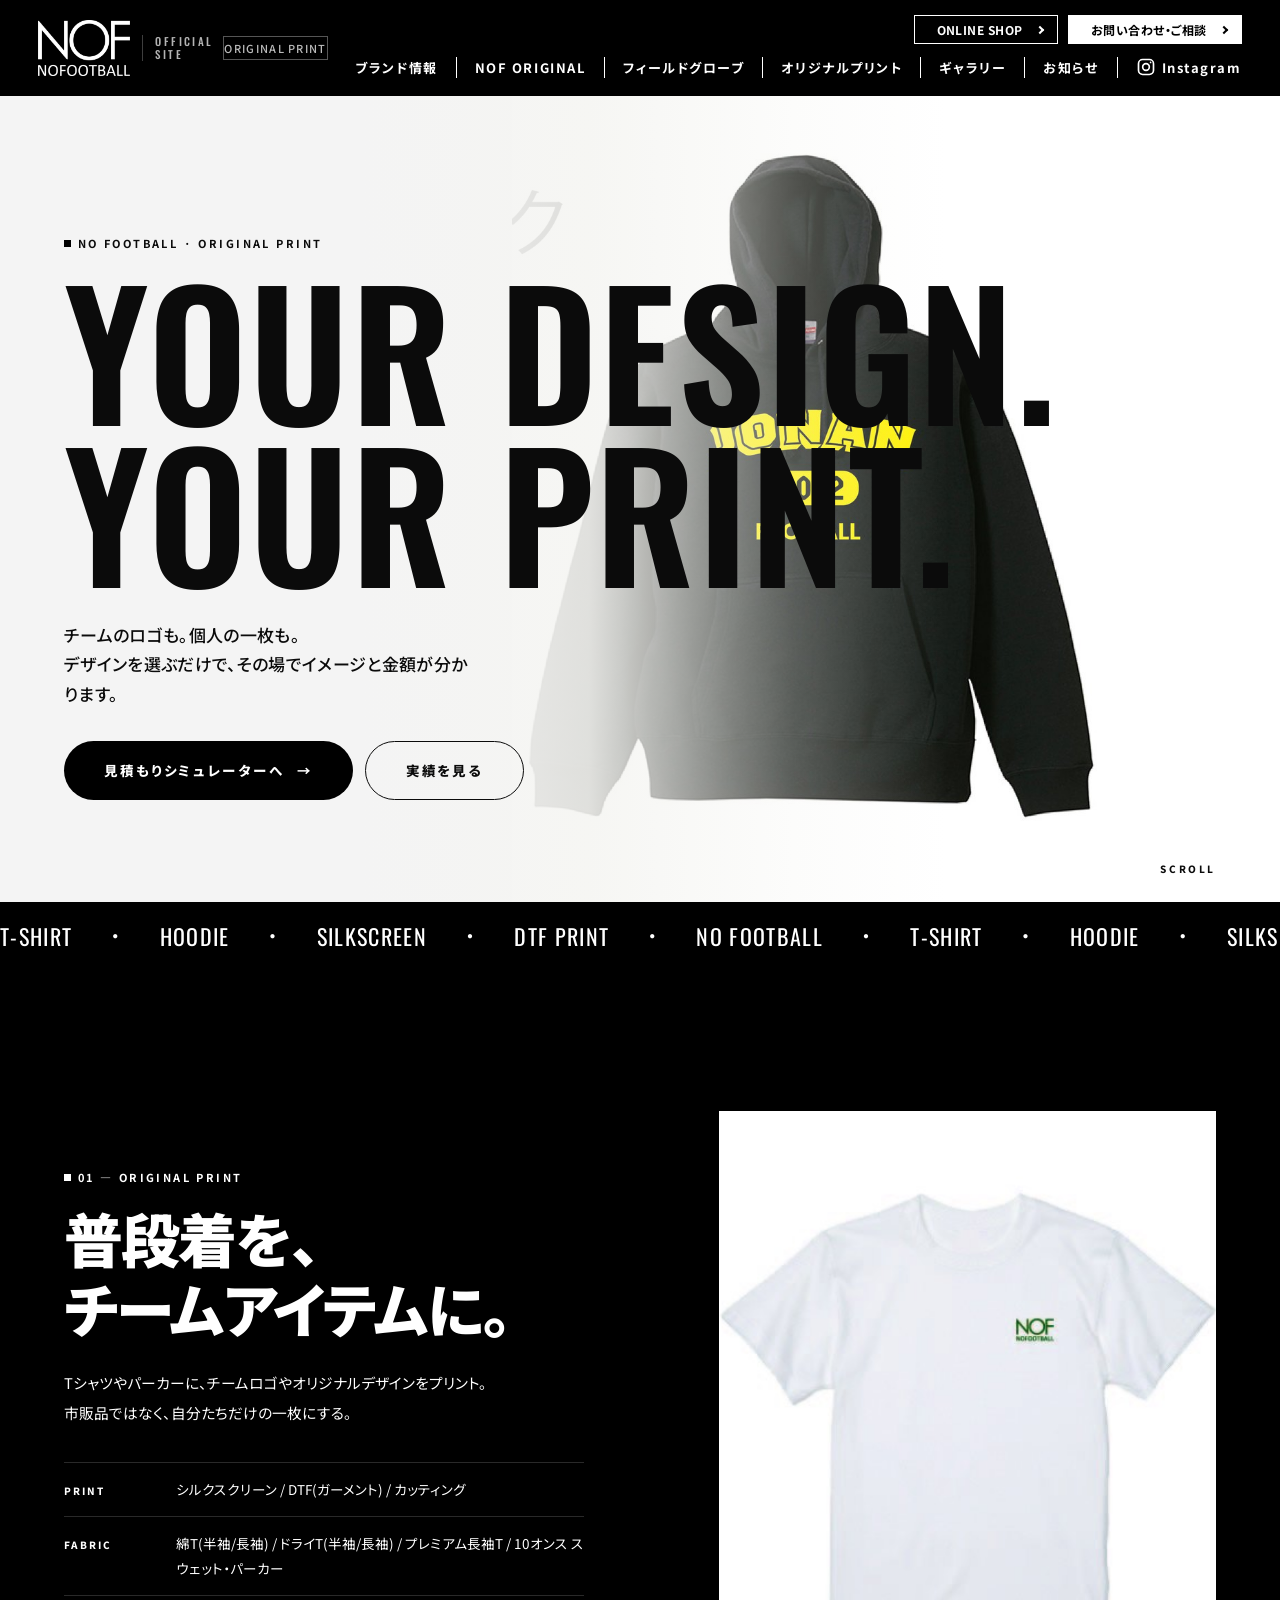
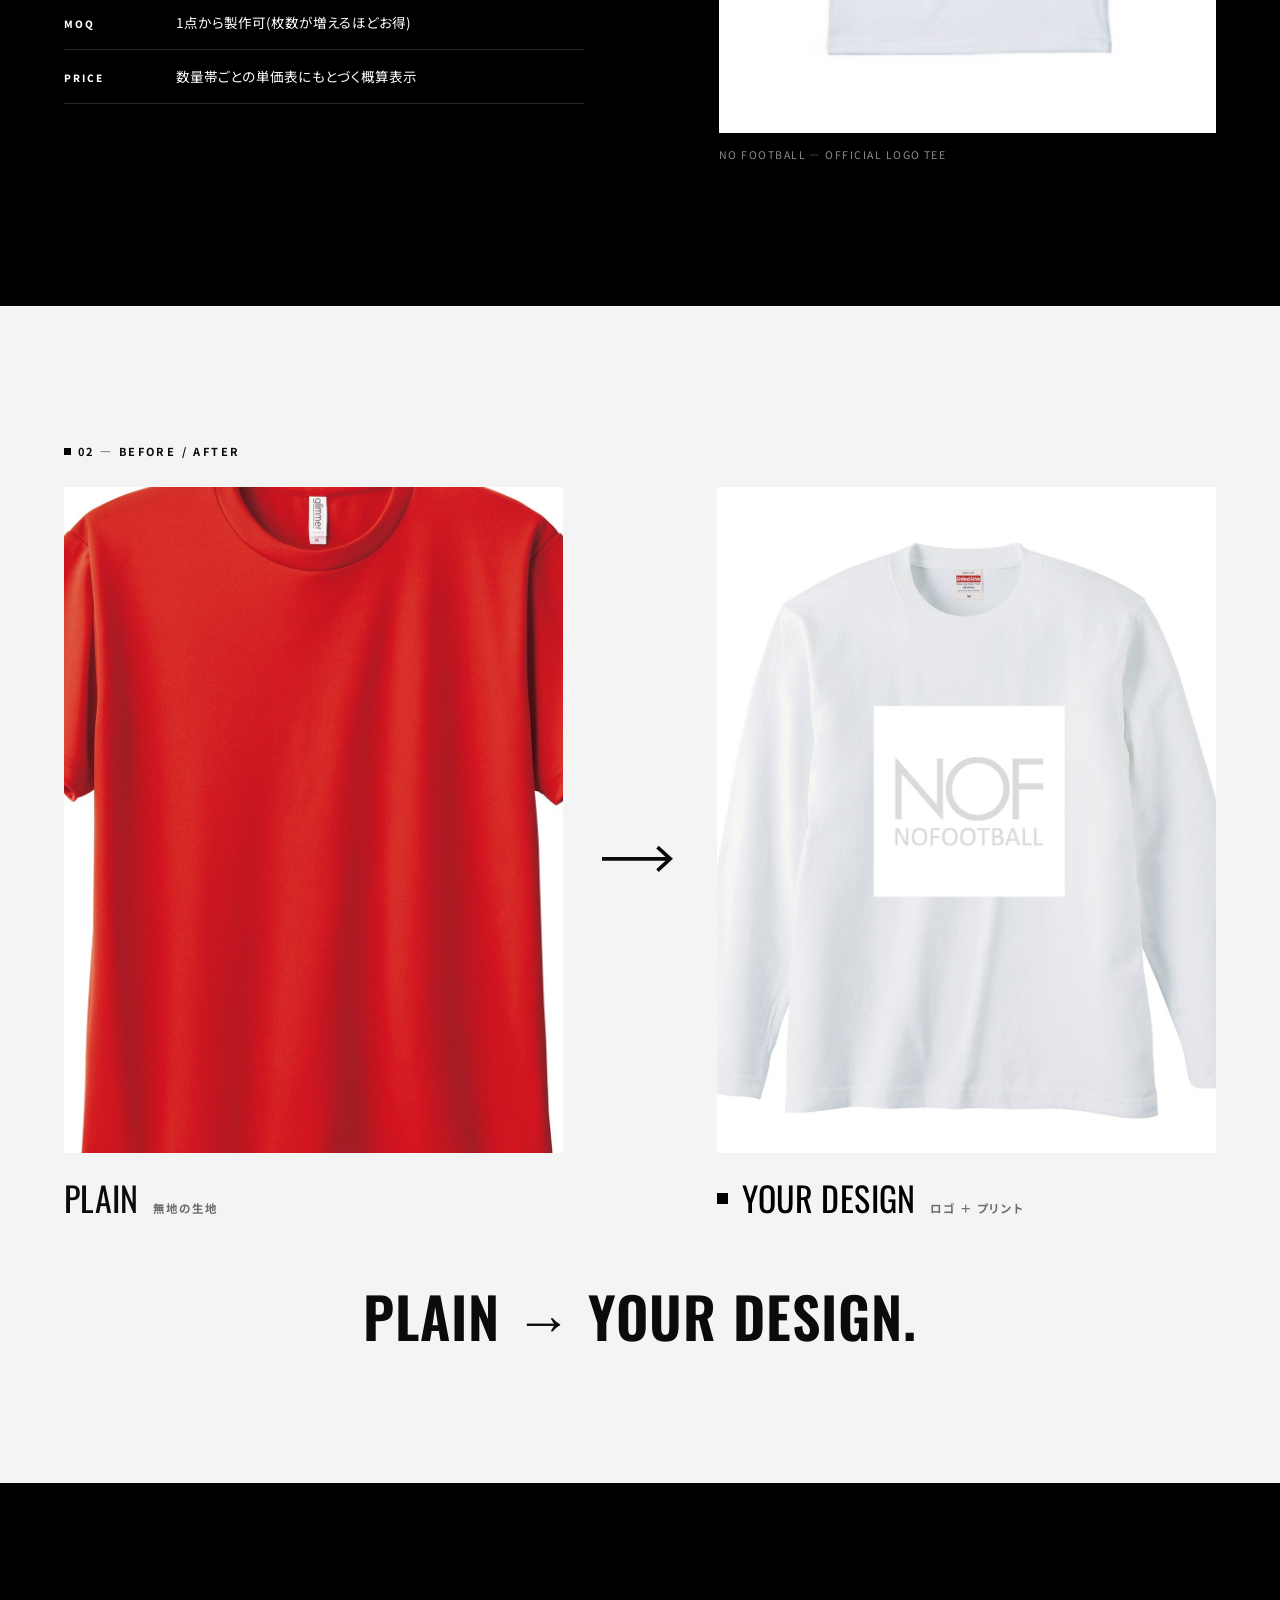
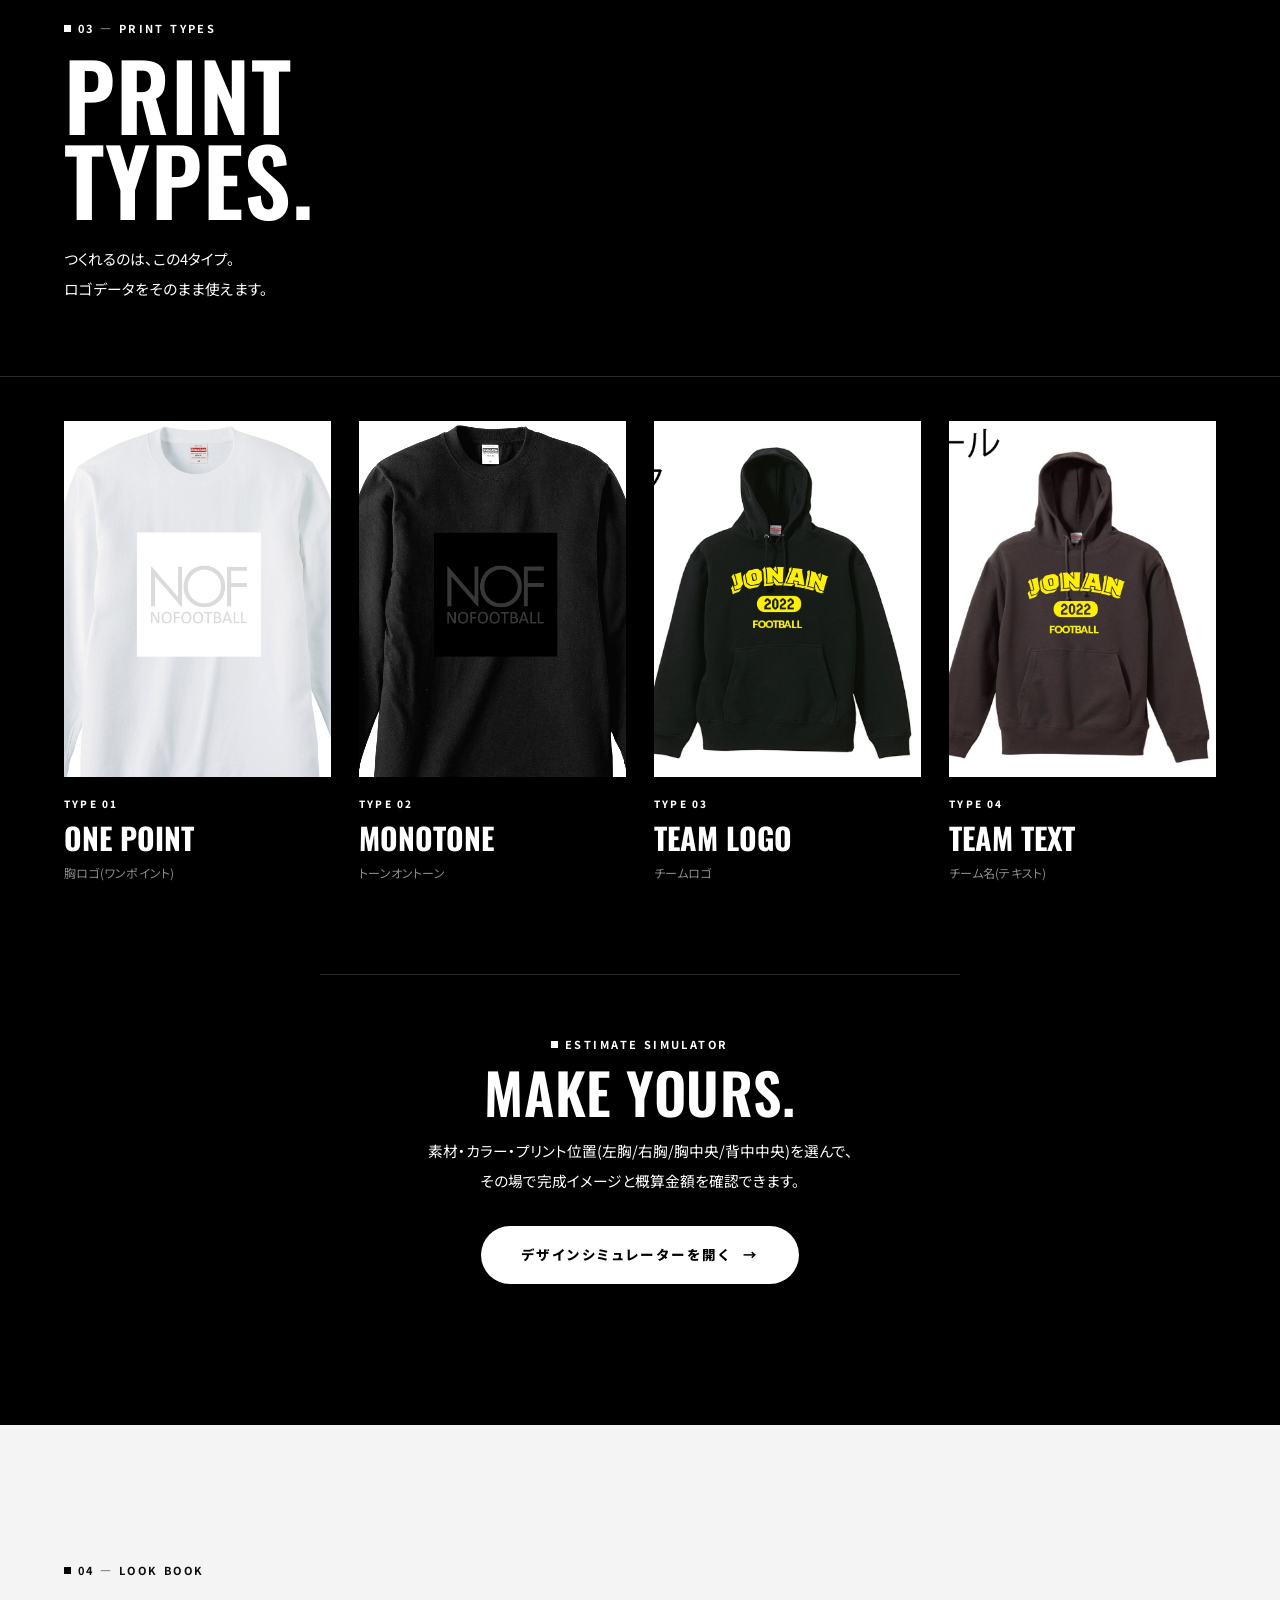
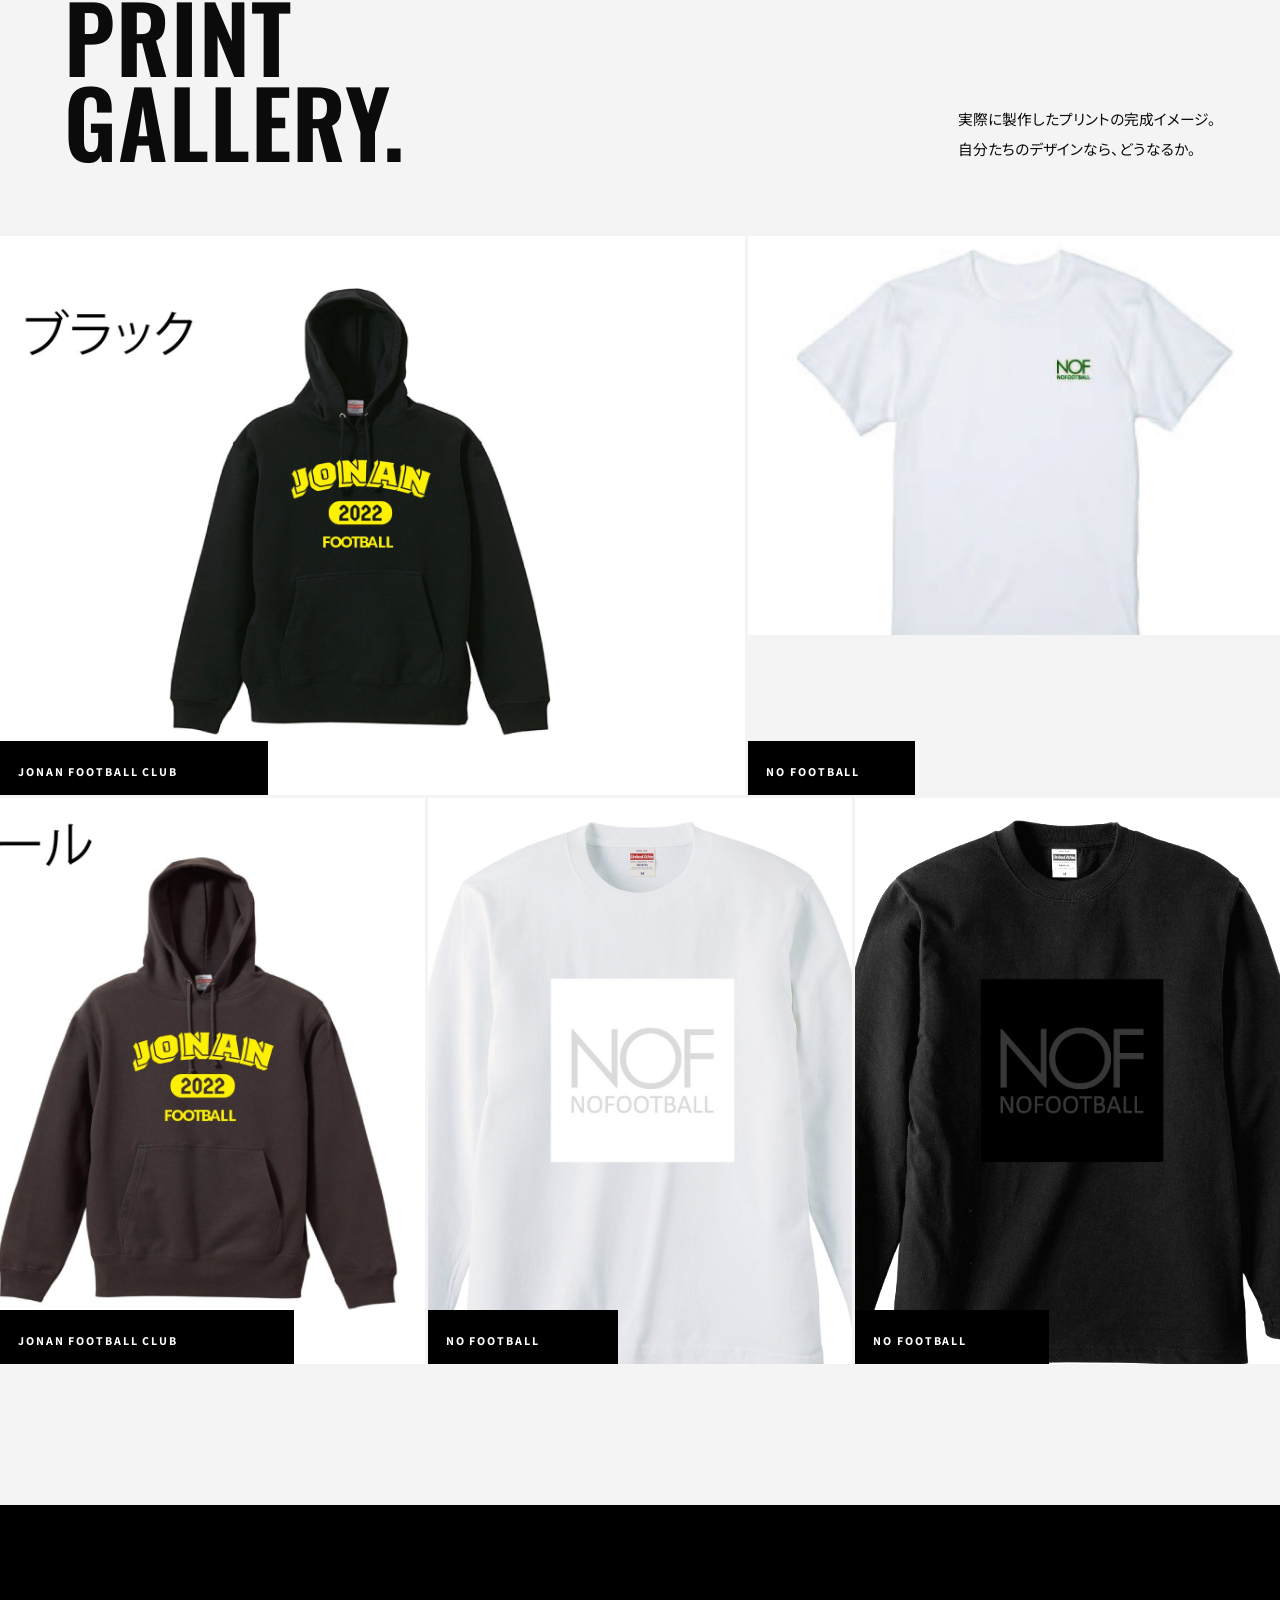
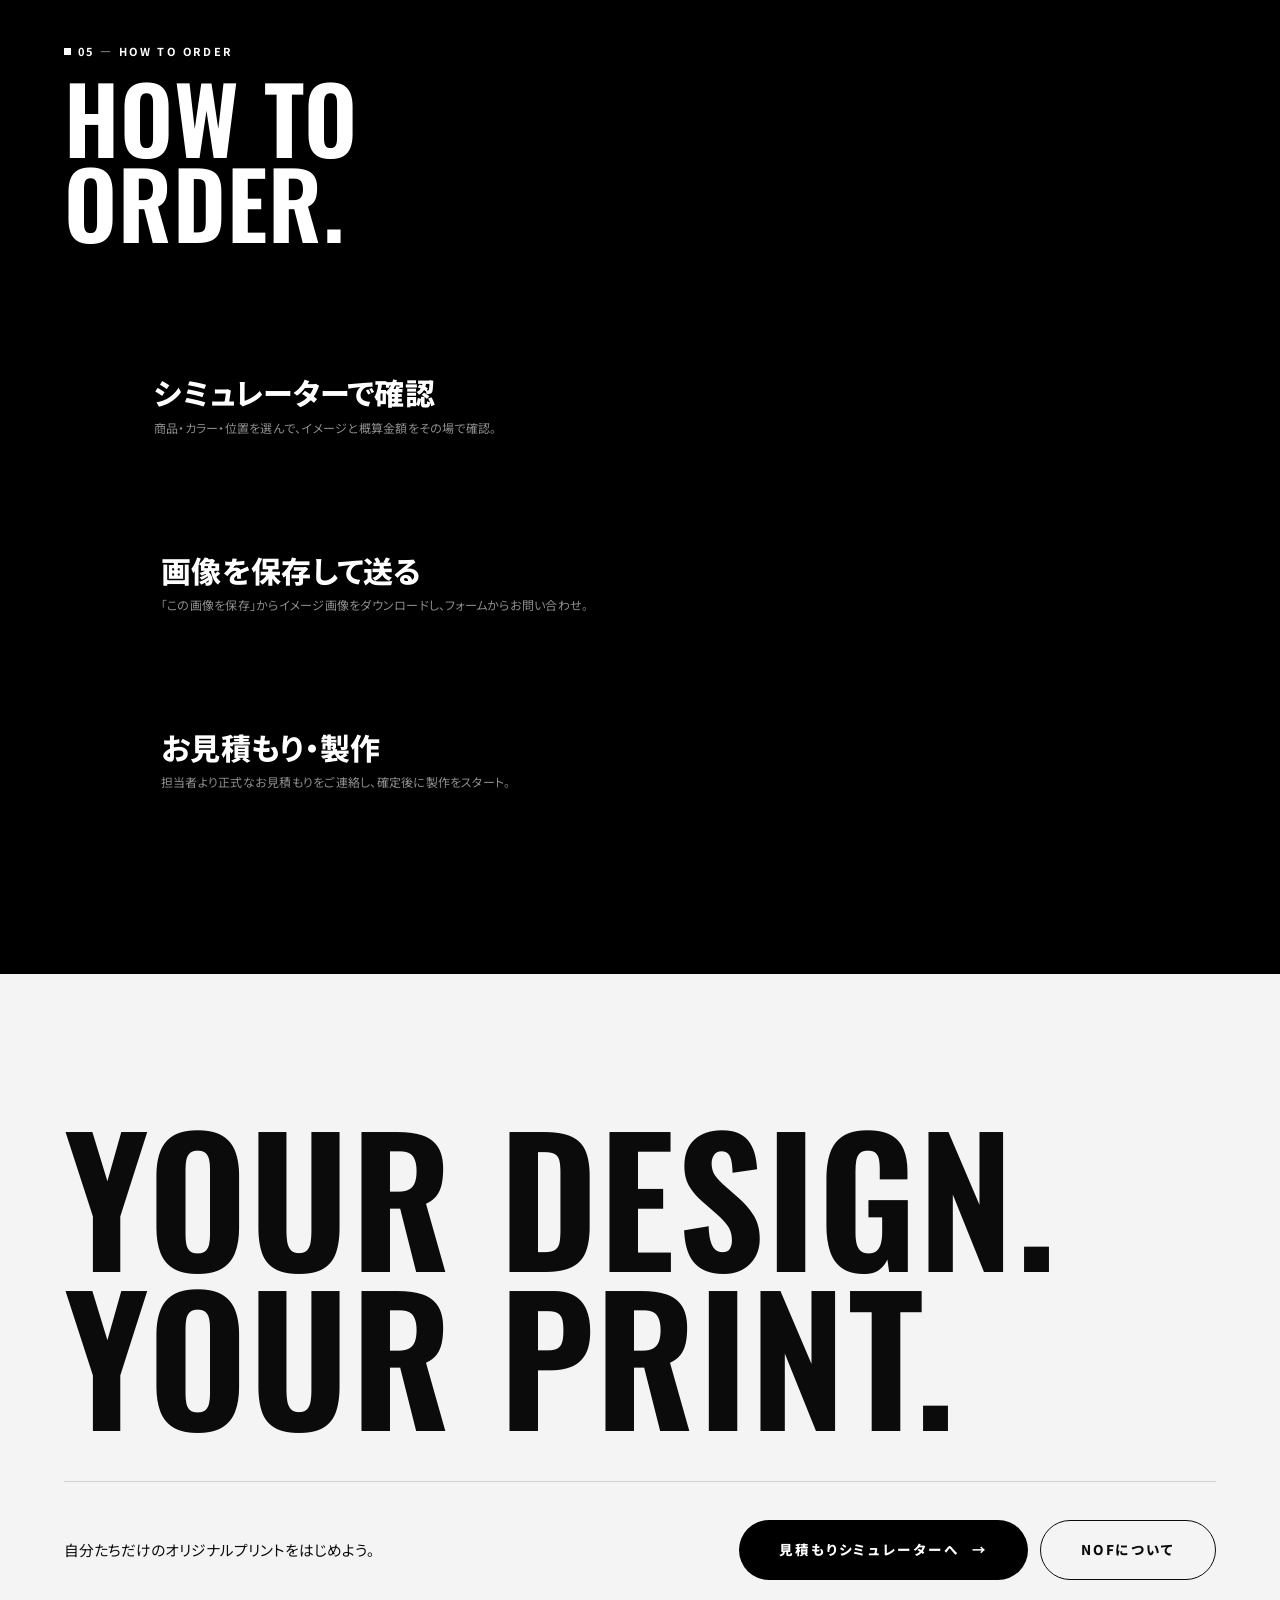
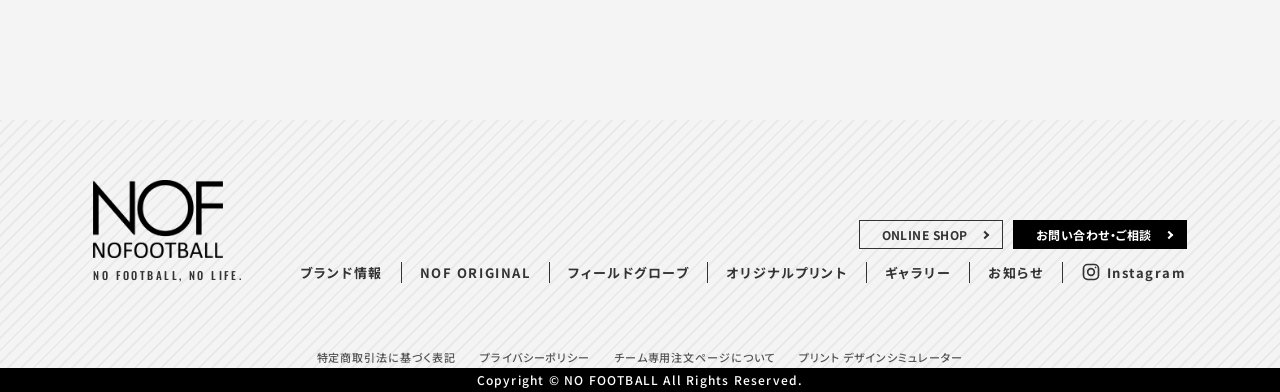
==== commit 6f8cc1a1: "LP・チームページ・規約ページを公式サイトのデザインに統一 - 共通ヘッダー/フッター/ボタンを hp-shell.css に分離し、全ページで同じ黒ヘッダー・斜線フッターを使用 - base.css" ====
--- a/オリジナルプリント/index.html
+++ b/オリジナルプリント/index.html
@@ -13,7 +13,8 @@
 
 <link rel="preconnect" href="https://fonts.googleapis.com">
 <link rel="preconnect" href="https://fonts.gstatic.com" crossorigin>
-<link href="https://fonts.googleapis.com/css2?family=Anton&family=Inter:wght@400;500;600;700;800;900&family=Noto+Sans+JP:wght@400;500;700;900&display=swap" rel="stylesheet">
+<link href="https://fonts.googleapis.com/css2?family=Oswald:wght@400;500;600&family=Noto+Sans+JP:wght@400;500;700;900&display=swap" rel="stylesheet">
+<link rel="stylesheet" href="../assets/css/hp-shell.css">
 <link rel="stylesheet" href="../assets/css/base.css">
 <link rel="stylesheet" href="../assets/css/lp.css">
 <link rel="icon" href="data:image/svg+xml,%3Csvg xmlns='http://www.w3.org/2000/svg' viewBox='0 0 32 32'%3E%3Crect width='32' height='32' fill='%23000'/%3E%3Ctext x='16' y='23' font-family='Arial Black,Arial' font-size='16' font-weight='900' fill='%23D8FF00' text-anchor='middle'%3EN%3C/text%3E%3C/svg%3E">
@@ -22,20 +23,28 @@
 <a class="skip-link" href="#main">本文へスキップ</a>
 
 <!-- ======================================================= HEADER ======= -->
-<header class="site-header" id="siteHeader">
-  <div class="site-header__in">
-    <a href="../index.html" class="logo">NO FOOTBALL<small>NOF</small></a>
-    <nav class="nav">
-      <div class="nav__links">
-        <a href="#product">PRODUCT</a>
-        <a href="#types">TYPES</a>
-        <a href="#estimate">ESTIMATE</a>
-        <a href="#gallery">GALLERY</a>
-        <a href="#how">HOW TO ORDER</a>
-      </div>
-      <a href="design.html" class="btn btn--acc">見積もりを作る</a>
-    </nav>
-  </div>
+<header class="hp-header" id="hpHeader">
+  <a href="../index.html" class="hp-header__logo" aria-label="NO FOOTBALL 公式サイト トップへ">
+    <img src="../assets/images/hp/logo-white.png" width="640" height="383" alt="NOF NOFOOTBALL">
+    <span>OFFICIAL<br>SITE</span>
+  </a>
+  <p class="hp-header__tag">ORIGINAL PRINT</p>
+  <button class="hp-nav__toggle" type="button" aria-label="メニューを開く" aria-expanded="false" aria-controls="hpNav"><span></span><span></span><span></span></button>
+  <nav class="hp-nav" id="hpNav" aria-label="サイト内メニュー">
+    <ul class="hp-nav__other">
+      <li><a href="https://nofootball.base.shop/" data-link-shop>ONLINE SHOP</a></li>
+      <li><a href="../contact.html" class="is-cv">お問い合わせ・ご相談</a></li>
+    </ul>
+    <ul class="hp-nav__list">
+      <li><a href="../about.html">ブランド情報</a></li>
+      <li><a href="../products.html">NOF ORIGINAL</a></li>
+      <li><a href="../gloves.html">フィールドグローブ</a></li>
+      <li><a href="../オリジナルプリント/">オリジナルプリント</a></li>
+      <li><a href="../gallery.html">ギャラリー</a></li>
+      <li><a href="../news.html">お知らせ</a></li>
+      <li><a href="https://www.instagram.com/nofootball_nof/" data-link-instagram class="ico-insta"><svg viewBox="0 0 24 24" aria-hidden="true" fill="none" stroke="currentColor" stroke-width="2"><rect x="3" y="3" width="18" height="18" rx="5"/><circle cx="12" cy="12" r="4"/><circle cx="17.5" cy="6.5" r="1" fill="currentColor" stroke="none"/></svg>Instagram</a></li>
+    </ul>
+  </nav>
 </header>
 
 <main id="main">
@@ -301,29 +310,41 @@
 </main>
 
 <!-- ======================================================= FOOTER ======= -->
-<footer class="site-footer">
-  <div class="wrap">
-    <div class="site-footer__top">
-      <a href="../index.html" class="logo logo--lg">NO FOOTBALL<small>NOF</small></a>
-      <nav class="site-footer__nav">
-        <a href="#product">PRODUCT</a>
-        <a href="#types">TYPES</a>
-        <a href="#estimate">ESTIMATE</a>
-        <a href="#gallery">GALLERY</a>
-        <a href="#how">HOW TO ORDER</a>
-        <a href="../index.html#store">GLOVES</a>
-        <a href="../tokusho.html">特定商取引法に基づく表記</a>
-        <a href="../privacy.html">プライバシーポリシー</a>
-      </nav>
-    </div>
-    <div class="site-footer__bottom">
-      <span>© NO FOOTBALL — ORIGINAL PRINT</span>
-      <span>お見積もりのご相談は<a href="design.html">デザインシミュレーター</a>のフォームより承ります</span>
-    </div>
+<footer class="hp-footer line-bg-light">
+  <div class="hp-wrap hp-footer__in">
+    <a href="../index.html" class="hp-footer__logo">
+      <img src="../assets/images/hp/logo-black.png" width="640" height="383" alt="NOF NOFOOTBALL">
+      <small>NO FOOTBALL, NO LIFE.</small>
+    </a>
+    <nav class="hp-nav" aria-label="フッターメニュー">
+    <ul class="hp-nav__other">
+      <li><a href="https://nofootball.base.shop/" data-link-shop>ONLINE SHOP</a></li>
+      <li><a href="../contact.html" class="is-cv">お問い合わせ・ご相談</a></li>
+    </ul>
+    <ul class="hp-nav__list">
+      <li><a href="../about.html">ブランド情報</a></li>
+      <li><a href="../products.html">NOF ORIGINAL</a></li>
+      <li><a href="../gloves.html">フィールドグローブ</a></li>
+      <li><a href="../オリジナルプリント/">オリジナルプリント</a></li>
+      <li><a href="../gallery.html">ギャラリー</a></li>
+      <li><a href="../news.html">お知らせ</a></li>
+      <li><a href="https://www.instagram.com/nofootball_nof/" data-link-instagram class="ico-insta"><svg viewBox="0 0 24 24" aria-hidden="true" fill="none" stroke="currentColor" stroke-width="2"><rect x="3" y="3" width="18" height="18" rx="5"/><circle cx="12" cy="12" r="4"/><circle cx="17.5" cy="6.5" r="1" fill="currentColor" stroke="none"/></svg>Instagram</a></li>
+    </ul>
+    </nav>
   </div>
+  <ul class="hp-footer__legal">
+    <li><a href="../tokusho.html">特定商取引法に基づく表記</a></li>
+    <li><a href="../privacy.html">プライバシーポリシー</a></li>
+    <li><a href="../gloves.html#store">チーム専用注文ページについて</a></li>
+    <li><a href="../オリジナルプリント/design.html">プリント デザインシミュレーター</a></li>
+  </ul>
+  <p class="hp-footer__copy">Copyright © NO FOOTBALL All Rights Reserved.</p>
 </footer>
+<button class="pagetop" type="button" aria-label="ページの先頭へ戻る"></button>
 
 <script src="../assets/js/core.js"></script>
 <script src="../assets/js/lp.js"></script>
+<script src="../assets/js/site-config.js"></script>
+<script src="../assets/js/hp.js"></script>
 </body>
 </html>
--- a/assets/css/hp-shell.css
+++ b/assets/css/hp-shell.css
@@ -0,0 +1,220 @@
+/* ==========================================================================
+   NO FOOTBALL (NOF) — 共通シェル（ヘッダー / フッター / ボタン / ページトップ）
+   公式サイト（hp.css）だけでなく、手袋LP・オリジナルプリント・チームページ・
+   規約ページでも読み込み、サイト全体で同じヘッダー/フッターにする。
+   ここにはリセットや本文のスタイルを書かない（各ページの base.css と衝突するため）。
+   ========================================================================== */
+
+:root {
+  --hp-black: #000000;
+  --hp-ink: #111111;
+  --hp-text: #333333;
+  --hp-grey: #777777;
+  --hp-grey-band: #4a4a4a;     /* NEWS 帯・CONTACT ボックス */
+  --hp-line: #cccccc;
+  --hp-light: #f2f2f2;
+  --hp-white: #ffffff;
+  --hp-accent: #000000;        /* 参考サイトの赤に相当する差し色 → ブラック */
+  --hp-accent-on-dark: #ffffff;
+
+  --hp-font-en: "Oswald", "Arial Narrow", "Helvetica Neue", Arial, sans-serif;
+  --hp-font-jp: "Noto Sans JP", "Hiragino Kaku Gothic ProN", "Yu Gothic", Meiryo, sans-serif;
+
+  --hp-wrap: 1170px;
+  --hp-ease: cubic-bezier(.4, 0, .2, 1);
+}
+
+
+.hp-header, .hp-footer, .link-btn, .pagetop {
+  font-family: var(--hp-font-jp); font-size: 14px; line-height: 2; font-weight: 500; letter-spacing: 0;
+  text-transform: none;
+}
+.hp-header a, .hp-footer a { color: inherit; text-decoration: none; }
+.hp-header img, .hp-footer img { display: block; max-width: 100%; height: auto; }
+.hp-header ul, .hp-footer ul, .hp-header p, .hp-footer p { margin: 0; padding: 0; list-style: none; }
+.hp-header button { background: none; border: 0; padding: 0; cursor: pointer; }
+
+.hp-wrap { width: 100%; max-width: var(--hp-wrap); margin-inline: auto; padding-inline: 3%; }
+@media (min-width: 1240px) { .hp-wrap { padding-inline: 0; } }
+
+.en { font-family: var(--hp-font-en); letter-spacing: .04em; }
+
+/* 斜線背景（参考サイトの line_bg 相当） */
+.line-bg-light {
+  background-color: #f4f4f4;
+  background-image: repeating-linear-gradient(135deg, rgba(0,0,0,.045) 0 2px, transparent 2px 9px);
+}
+.line-bg-dark {
+  background-color: var(--hp-grey-band);
+  background-image: repeating-linear-gradient(135deg, rgba(255,255,255,.06) 0 2px, transparent 2px 9px);
+}
+
+/* ---------- ボタン（角丸ピル + 右向き山形） ---------- */
+.link-btn {
+  --lb-bg: var(--hp-black);
+  --lb-fg: var(--hp-white);
+  --lb-bd: var(--hp-black);
+  display: inline-flex; align-items: center; justify-content: center;
+  min-width: 170px; padding: 9px 40px 9px 26px;
+  background: var(--lb-bg); color: var(--lb-fg);
+  border: 1px solid var(--lb-bd); border-radius: 999px;
+  font-size: 12px; font-weight: 700; line-height: 1.4; letter-spacing: .06em;
+  position: relative; white-space: nowrap;
+  transition: background-color .3s var(--hp-ease), color .3s var(--hp-ease), opacity .3s;
+}
+.link-btn::after {
+  content: ""; position: absolute; top: 50%; right: 16px; width: 6px; height: 6px; margin-top: -4px;
+  border-top: 2px solid currentColor; border-right: 2px solid currentColor;
+  transform: rotate(45deg); transition: right .3s var(--hp-ease);
+}
+.link-btn:hover { opacity: .8; }
+.link-btn:hover::after { right: 12px; }
+.link-btn--white { --lb-bg: var(--hp-white); --lb-fg: var(--hp-black); --lb-bd: var(--hp-white); }
+.link-btn--ghost { --lb-bg: transparent; --lb-fg: currentColor; --lb-bd: currentColor; }
+.link-btn--lg { min-width: 240px; padding: 13px 48px 13px 32px; font-size: 14px; }
+.link-btn--down::after { transform: rotate(135deg); margin-top: -6px; }
+
+/* ==========================================================================
+   HEADER
+   ========================================================================== */
+.hp-header {
+  width: 100%; background: var(--hp-black); color: var(--hp-white);
+  padding: 15px 3%; display: flex; justify-content: space-between; align-items: center;
+  position: relative; z-index: 20;
+}
+.hp-header__logo { display: flex; align-items: center; gap: 12px; flex-shrink: 0; }
+.hp-header__logo img { width: 92px; height: auto; }
+.hp-header__logo span {
+  font-family: var(--hp-font-en); font-size: 11px; letter-spacing: .22em; opacity: .7;
+  border-left: 1px solid rgba(255,255,255,.35); padding-left: 12px; line-height: 1.2; white-space: nowrap;
+}
+.hp-header__tag {
+  margin: 0 auto 0 18px; font-size: 11px; letter-spacing: .12em; padding: 4px 14px;
+  border: 1px solid #555; color: #bbb; white-space: nowrap; flex-shrink: 0;
+}
+.hp-nav { display: flex; flex-direction: column; align-items: flex-end; gap: 10px; }
+.hp-nav__other { display: flex; gap: 10px; }
+.hp-nav__other a {
+  border: 1px solid #fff; padding: 5px 34px 5px 22px; font-size: 12px; font-weight: 700;
+  position: relative; line-height: 1.6; letter-spacing: .04em; transition: background-color .3s, color .3s;
+}
+.hp-nav__other a::after {
+  content: ""; position: absolute; top: 50%; margin-top: -3px; right: 14px; width: 6px; height: 6px;
+  border-top: 2px solid currentColor; border-right: 2px solid currentColor; transform: rotate(45deg);
+  transition: right .3s var(--hp-ease);
+}
+.hp-nav__other a:hover::after { right: 11px; }
+.hp-nav__other a.is-cv { background: #fff; color: #000; }
+.hp-nav__other a.is-cv:hover { background: #e6e6e6; }
+.hp-nav__other a:not(.is-cv):hover { background: rgba(255,255,255,.12); }
+.hp-nav__list { display: flex; align-items: center; }
+.hp-nav__list li { padding: 0 18px; border-right: 1px solid #fff; line-height: 1; }
+.hp-nav__list li:last-child { border-right: 0; padding-right: 0; }
+.hp-nav__list a {
+  display: inline-block; font-size: 13px; font-weight: 700; letter-spacing: .12em; line-height: 1; position: relative; padding: 4px 0; white-space: nowrap;
+}
+.hp-nav { flex-shrink: 0; }
+@media (min-width: 1024px) and (max-width: 1279.98px) {
+  .hp-header__logo img { width: 76px; }
+  .hp-header__tag { display: none; }
+  .hp-nav__list li { padding: 0 11px; }
+  .hp-nav__list a { font-size: 12px; letter-spacing: .06em; }
+  .hp-nav__other a { padding: 4px 28px 4px 16px; font-size: 11px; }
+}
+.hp-nav__list a::before {
+  content: ""; position: absolute; left: 0; bottom: -8px; width: 100%; height: 2px; background: #fff;
+  transform: scaleX(0); transform-origin: left; transition: transform .35s var(--hp-ease);
+}
+.hp-nav__list a:hover::before, .hp-nav__list a.is-current::before { transform: scaleX(1); }
+.hp-nav__list .ico-insta { display: inline-flex; align-items: center; gap: 6px; }
+.hp-nav__list .ico-insta svg { width: 20px; height: 20px; }
+.hp-nav__toggle { display: none; }
+
+/* スクロールで固定ヘッダーに切替 */
+.is-upper .hp-header {
+  position: fixed; top: 0; left: 0; z-index: 30;
+  animation: hp-header-slide .5s var(--hp-ease);
+  filter: drop-shadow(0 0 5px rgba(0,0,0,.3));
+}
+.is-upper .hp-header + * { margin-top: var(--hp-header-h, 94px); }
+@keyframes hp-header-slide { from { transform: translateY(-100%); } to { transform: translateY(0); } }
+
+@media (max-width: 1023.98px) {
+  .hp-header { padding: 12px 3%; }
+  .hp-header__tag { display: none; }
+  .hp-nav__toggle {
+    display: block; width: 34px; height: 26px; position: relative; z-index: 40; cursor: pointer;
+  }
+  .hp-nav__toggle span {
+    position: absolute; left: 0; width: 100%; height: 3px; background: #fff; transition: transform .3s, opacity .3s, top .3s;
+  }
+  .hp-nav__toggle span:nth-child(1) { top: 0; }
+  .hp-nav__toggle span:nth-child(2) { top: 50%; margin-top: -1.5px; }
+  .hp-nav__toggle span:nth-child(3) { top: calc(100% - 3px); }
+  .is-nav-open .hp-nav__toggle span:nth-child(1) { top: 50%; margin-top: -1.5px; transform: rotate(45deg); }
+  .is-nav-open .hp-nav__toggle span:nth-child(2) { opacity: 0; }
+  .is-nav-open .hp-nav__toggle span:nth-child(3) { top: 50%; margin-top: -1.5px; transform: rotate(-45deg); }
+
+  .hp-nav {
+    position: fixed; inset: 0; z-index: 35; width: 0; height: 100dvh; overflow: hidden;
+    background: rgba(0,0,0,.94); color: #fff;
+    display: flex; flex-direction: column-reverse; justify-content: center; align-items: center; gap: 32px;
+    transition: width .3s var(--hp-ease) .1s;
+  }
+  .is-nav-open .hp-nav { width: 100%; }
+  .hp-nav > * { opacity: 0; transition: opacity .4s .3s; }
+  .is-nav-open .hp-nav > * { opacity: 1; }
+  .hp-nav__list { flex-direction: column; align-items: flex-start; gap: 22px; }
+  .hp-nav__list li { border: 0; padding: 0; }
+  .hp-nav__list a { font-size: 22px; }
+  .hp-nav__other { flex-direction: column; width: 80vw; max-width: 320px; }
+  .hp-nav__other a { text-align: center; font-size: 15px; padding: 10px 34px 10px 22px; }
+  .is-nav-open { overflow: hidden; }
+}
+
+/* ==========================================================================
+   FOOTER
+   ========================================================================== */
+.hp-footer { padding: 60px 0 0; color: #333; }
+.hp-footer__in { display: flex; justify-content: space-between; align-items: flex-end; gap: 30px; padding: 0 3% 60px; }
+.hp-footer__logo img { width: 130px; height: auto; }
+.hp-footer__logo small { display: block; margin-top: 6px; font-family: var(--hp-font-en); font-size: 11px; letter-spacing: .22em; color: #333; }
+.hp-footer .hp-nav { color: #333; }
+.hp-footer .hp-nav__other a { border-color: #333; color: #333; }
+.hp-footer .hp-nav__other a.is-cv { background: #000; color: #fff; border-color: #000; }
+.hp-footer .hp-nav__list li { border-color: #333; }
+.hp-footer .hp-nav__list a::before { background: #333; }
+.hp-footer__copy { background: var(--hp-black); color: #fff; text-align: center; padding: 20px 10px; font-size: 12px; letter-spacing: .1em; }
+.hp-footer__legal { display: flex; justify-content: center; flex-wrap: wrap; gap: 8px 24px; padding: 16px 3%; font-size: 11px; letter-spacing: .08em; color: #555; }
+.hp-footer__legal a:hover { text-decoration: underline; }
+@media (max-width: 1023.98px) {
+  .hp-footer__in { flex-direction: column; align-items: center; text-align: center; }
+  .hp-footer .hp-nav { position: static; width: auto; height: auto; background: none; color: #333; flex-direction: column; gap: 18px; overflow: visible; }
+  .hp-footer .hp-nav > * { opacity: 1; }
+  .hp-footer .hp-nav__list { flex-direction: row; flex-wrap: wrap; justify-content: center; gap: 10px 0; }
+  .hp-footer .hp-nav__list li { padding: 0 14px; border-right: 1px solid #333; }
+  .hp-footer .hp-nav__list a { font-size: 12px; }
+  .hp-footer .hp-nav__other { flex-direction: row; width: auto; max-width: none; }
+  .hp-footer .hp-nav__other a { font-size: 12px; padding: 5px 34px 5px 22px; }
+}
+.pagetop {
+  position: fixed; bottom: 25px; right: 25px; z-index: 10; width: 44px; height: 44px; background: #666; color: #fff;
+  opacity: 0; pointer-events: none; transition: opacity .3s, background-color .3s;
+}
+.pagetop::before {
+  content: ""; position: absolute; top: 55%; left: 50%; width: 14px; height: 14px; margin: -7px 0 0 -7px;
+  border-top: 3px solid #fff; border-left: 3px solid #fff; transform: rotate(45deg);
+}
+.pagetop:hover { background: #000; }
+.is-upper .pagetop { opacity: 1; pointer-events: auto; }
+
+
+/* ---------- スクロール表示アニメーション ---------- */
+/* スクロール表示アニメーション */
+.anim { opacity: 0; transform: translateY(24px); transition: opacity .8s var(--hp-ease), transform .8s var(--hp-ease); }
+.anim--left { transform: translateX(-40px); }
+.anim--right { transform: translateX(40px); }
+.anim.is-in { opacity: 1; transform: none; }
+@media (prefers-reduced-motion: reduce) {
+  .anim { opacity: 1; transform: none; transition: none; }
+}
--- a/assets/css/base.css
+++ b/assets/css/base.css
@@ -9,11 +9,12 @@
   --black:      #000000;
   --ink:        #0B0B0B;
   --white:      #FFFFFF;
-  --off:        #F5F5F2;
-  --off-2:      #EAE9E4;
+  --off:        #F4F4F4;
+  --off-2:      #E4E4E4;
   --grey:       #6E6E68;          /* 明るい背景でも 4.5:1 を満たす灰 */
-  --acc:        #D8FF00;          /* fluorescent lime */
-  --acc-deep:   #B8DA00;
+  --acc:        #000000;          /* 差し色 = ブラック（暗い面では白に反転） */
+  --acc-fg:     #FFFFFF;          /* 差し色の上に乗せる文字色 */
+  --acc-deep:   #444444;
 
   --line-dark:  rgba(255, 255, 255, .16);
   --line-light: rgba(0, 0, 0, .14);
@@ -26,11 +27,11 @@
      暗いセクションでだけライムに切り替える。 */
   --focus: #0B0B0B;
 
-  --f-display: "Anton", "Arial Narrow", "Helvetica Neue", Impact, sans-serif;
-  --f-sans: "Inter", "Noto Sans JP", -apple-system, BlinkMacSystemFont, "Segoe UI",
+  --f-display: "Oswald", "Arial Narrow", "Helvetica Neue", Impact, sans-serif;
+  --f-sans: "Noto Sans JP", "Inter", -apple-system, BlinkMacSystemFont, "Segoe UI",
     "Hiragino Kaku Gothic ProN", "Yu Gothic", Meiryo, sans-serif;
 
-  --head-h: 62px;
+  --head-h: 94px;
   --pad-x: clamp(20px, 5vw, 72px);
   --wrap: 1680px;
 
@@ -65,7 +66,7 @@
 h1, h2, h3, h4, p, figure, ul, ol { margin: 0; padding: 0; }
 ul, ol { list-style: none; }
 
-::selection { background: var(--acc); color: var(--black); }
+::selection { background: var(--acc); color: var(--acc-fg); }
 
 :focus-visible {
   outline: 3px solid var(--focus);
@@ -73,13 +74,13 @@
 }
 
 /* ---------- Themes ---------- */
-.t-dark, .team-body { --focus: var(--acc); }
-.t-light { --focus: #0B0B0B; }
+.t-dark, .team-body { --focus: #FFFFFF; --acc: #FFFFFF; --acc-fg: #000000; }
+.t-light { --focus: #0B0B0B; --acc: #000000; --acc-fg: #FFFFFF; }
 
 .t-dark  { background: var(--black); color: var(--white); }
 .t-light { background: var(--off);   color: var(--ink); }
 
-.t-dark  ::selection { background: var(--acc); color: var(--black); }
+.t-dark  ::selection { background: var(--acc); color: var(--acc-fg); }
 
 /* ---------- Layout ---------- */
 .wrap {
@@ -94,10 +95,10 @@
 /* ---------- Typography ---------- */
 .display {
   font-family: var(--f-display);
-  font-weight: 400;
-  text-transform: uppercase;
-  line-height: .86;
-  letter-spacing: -.005em;
+  font-weight: 600;
+  text-transform: uppercase;
+  line-height: .92;
+  letter-spacing: .01em;
   font-size: clamp(44px, 9.4vw, 152px);
 }
 .display--xl { font-size: clamp(54px, 13.5vw, 230px); }
@@ -160,7 +161,7 @@
   padding: 18px 30px;
   background: var(--btn-bg);
   color: var(--btn-fg);
-  border-radius: 0;
+  border-radius: 999px;
   font-size: 12.5px;
   font-weight: 800;
   letter-spacing: .14em;
@@ -175,8 +176,8 @@
 .btn:hover .btn__arrow { transform: translateX(5px); }
 .btn:active { transform: translateY(0); }
 
-.btn--acc   { --btn-bg: var(--acc); --btn-fg: var(--black); }
-.btn--acc:hover { --btn-bg: #E6FF3D; }
+.btn--acc   { --btn-bg: var(--acc); --btn-fg: var(--acc-fg); }
+.btn--acc:hover { opacity: .82; }
 .btn--lg    { padding: 22px 40px; font-size: 13.5px; }
 .btn--full  { display: flex; width: 100%; }
 
@@ -297,8 +298,8 @@
 .marquee {
   overflow: hidden;
   background: var(--acc);
-  color: var(--black);
-  border-block: 1px solid var(--black);
+  color: var(--acc-fg);
+  border-block: 1px solid var(--acc);
   padding-block: 13px;
   display: flex;
   user-select: none;
@@ -396,7 +397,7 @@
   text-transform: uppercase;
   transition: background-color .25s var(--ease), color .25s var(--ease), border-color .25s var(--ease);
 }
-.team-links__list a:hover { background: var(--acc); color: var(--black); border-color: var(--acc); }
+.team-links__list a:hover { background: var(--acc); color: var(--acc-fg); border-color: var(--acc); }
 .team-links__list a i { font-style: normal; opacity: .5; font-size: 10px; letter-spacing: .06em; }
 .team-links__list a:hover i { opacity: .7; }
 
@@ -430,7 +431,7 @@
   padding: 10px 14px; border: 1px solid var(--line-dark);
   transition: background-color .25s var(--ease), color .25s var(--ease);
 }
-.sg__close:hover { background: var(--acc); color: var(--black); border-color: var(--acc); }
+.sg__close:hover { background: var(--acc); color: var(--acc-fg); border-color: var(--acc); }
 .sg__grid { display: grid; gap: 1px; background: var(--line-dark); border: 1px solid var(--line-dark); }
 .sg__item { margin: 0; background: var(--black); padding: 16px; }
 .sg__item .fig { aspect-ratio: 1 / 1; background: #131313; margin-bottom: 12px; }
@@ -458,7 +459,7 @@
   z-index: 200;
   transform: translateY(-120%);
   background: var(--acc);
-  color: var(--black);
+  color: var(--acc-fg);
   padding: 14px 20px;
   font-size: 12.5px;
   font-weight: 800;
@@ -479,3 +480,7 @@
   .reveal, .reveal-x { opacity: 1; transform: none; }
   .reveal-mask > * { transform: none; }
 }
+
+/* ---------- 公式サイト（hp-shell.css）と組み合わせるときの調整 ----------
+   ヘッダーはページ内に置かれ、スクロールで固定される（body.is-upper）。 */
+.is-upper .hp-header + main, .is-upper .hp-header + .studio { margin-top: var(--hp-header-h, 94px); }
--- a/assets/css/lp.css
+++ b/assets/css/lp.css
@@ -6,7 +6,7 @@
 /* モバイル: 上に商品写真、下にコピー。デスクトップ: 全面写真 + 左寄せコピー。 */
 .hero {
   position: relative;
-  min-height: 100svh;
+  min-height: calc(100svh - 94px);
   display: grid;
   grid-template-rows: minmax(0, 52svh) auto;
   align-content: start;
@@ -69,7 +69,7 @@
       rgba(245, 245, 242, .30) 62%,
       rgba(245, 245, 242, 0) 74%);
   }
-  .hero__in { padding-block: var(--head-h) 0; max-width: min(var(--wrap), 100%); }
+  .hero__in { padding-block: 40px 0; max-width: min(var(--wrap), 100%); }
   .hero__sub { max-width: 24em; }
   .hero__scroll { display: block; }
 }
@@ -366,7 +366,7 @@
 .chat__bubble {
   position: relative;
   background: var(--acc);
-  color: var(--black);
+  color: var(--acc-fg);
   padding: 14px 18px 12px;
   font-size: 13px;
   line-height: 1.6;
@@ -438,7 +438,7 @@
 .phone__sizes .is-on { background: var(--white); color: var(--black); border-color: var(--white); }
 .phone__cta {
   background: var(--acc);
-  color: var(--black);
+  color: var(--acc-fg);
   text-align: center;
   padding: 13px;
   font-size: 11.5px;
